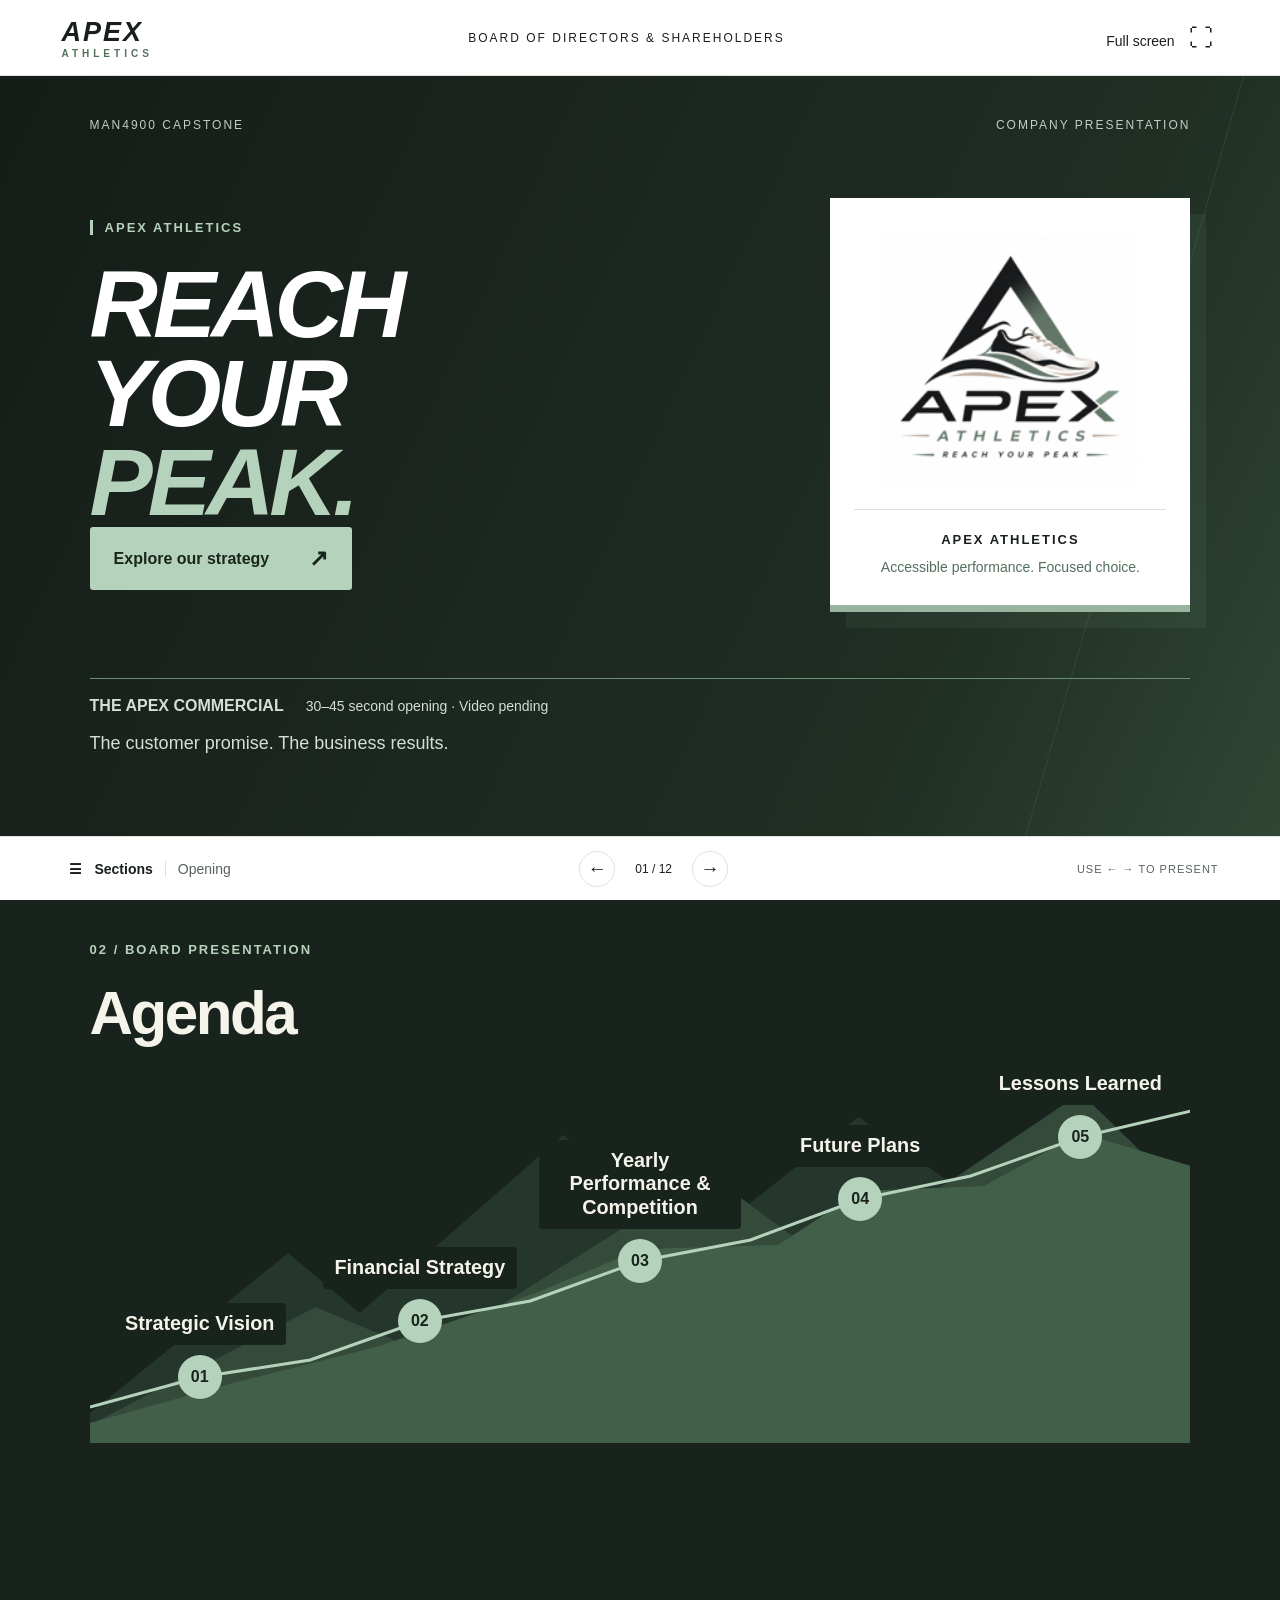
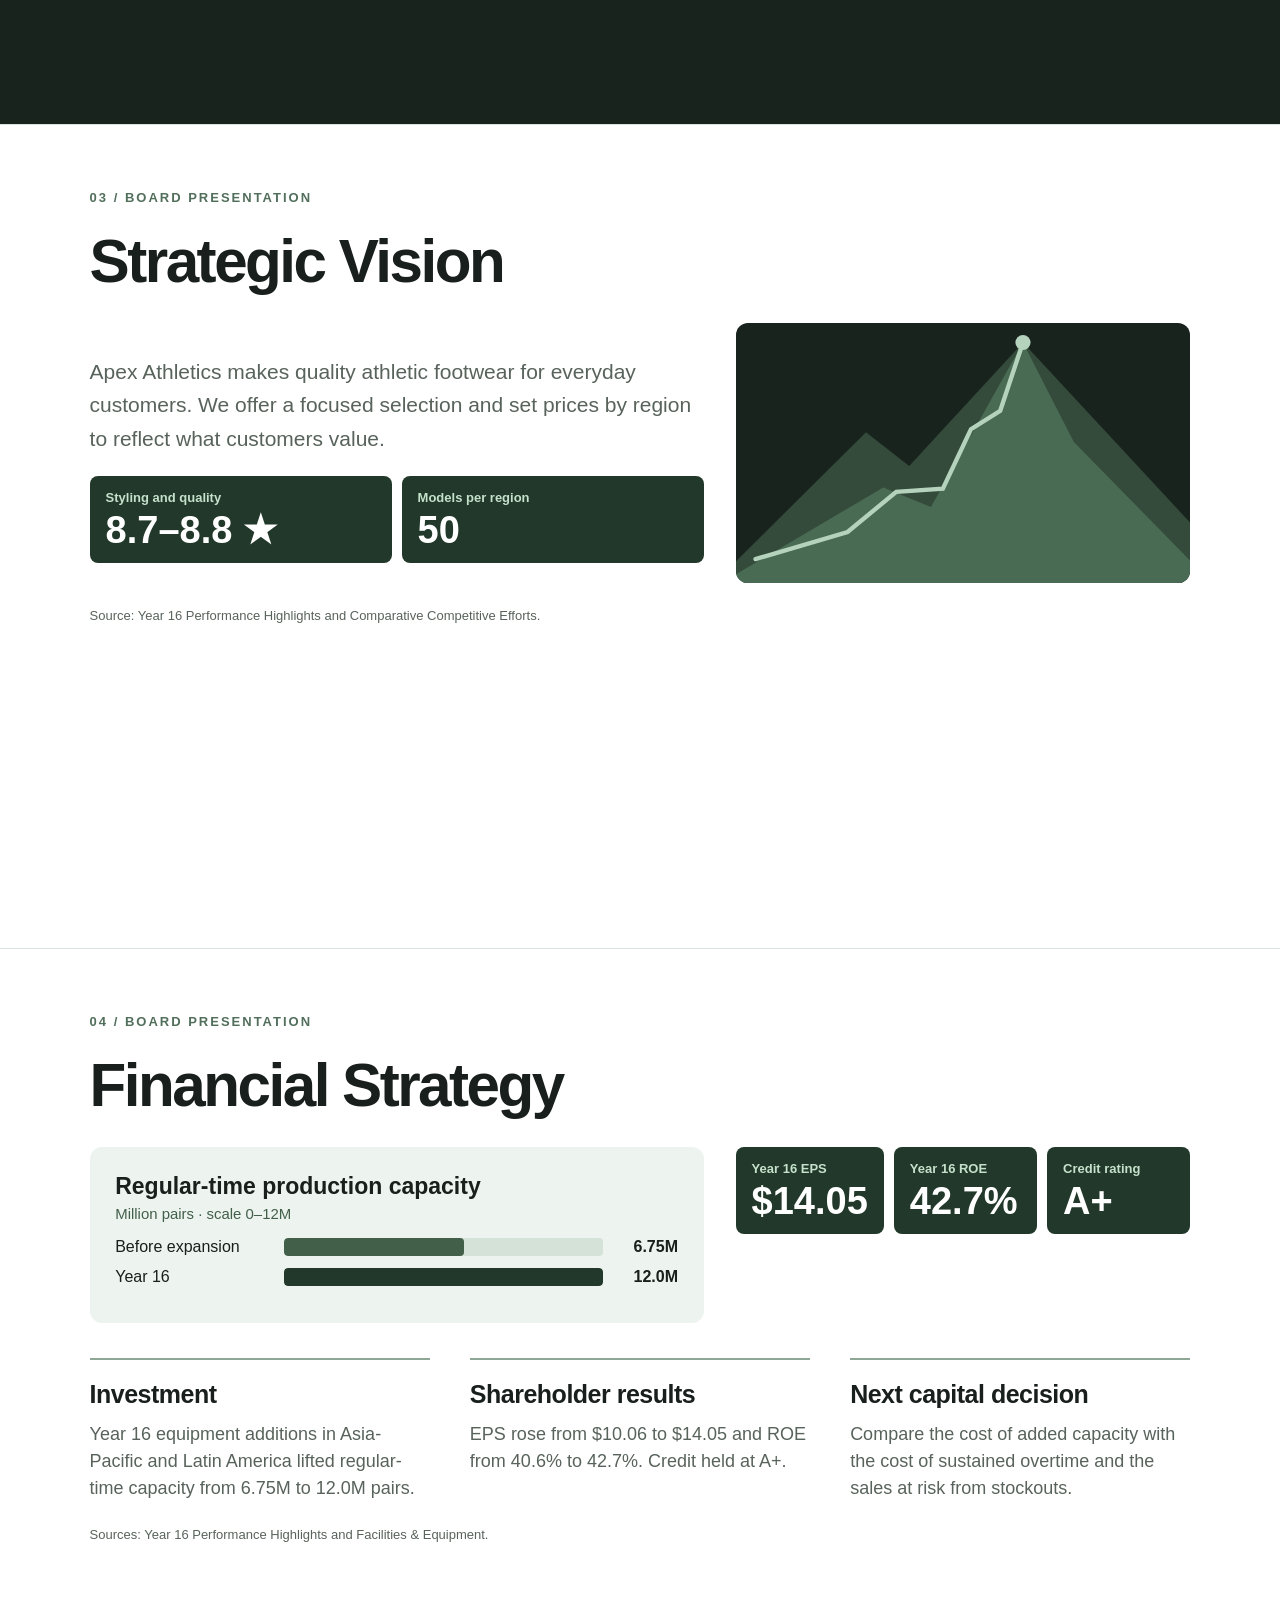
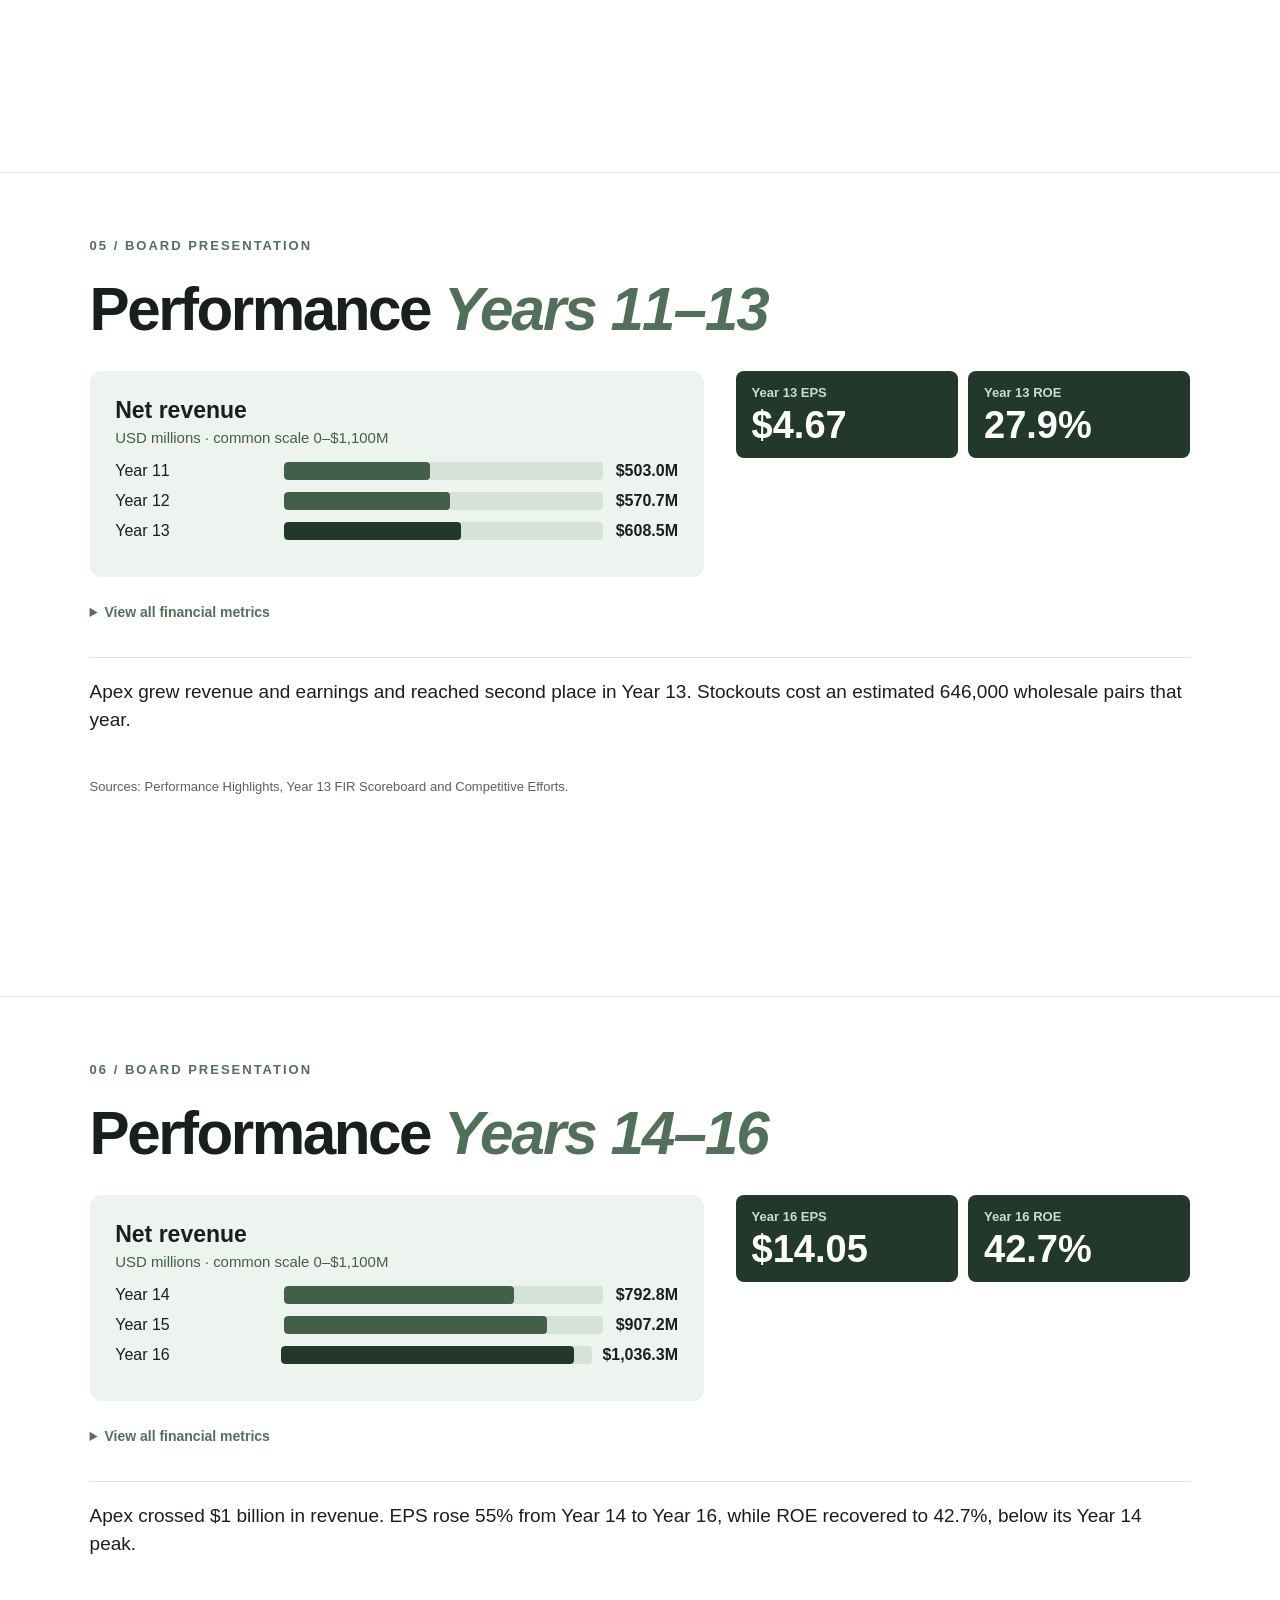
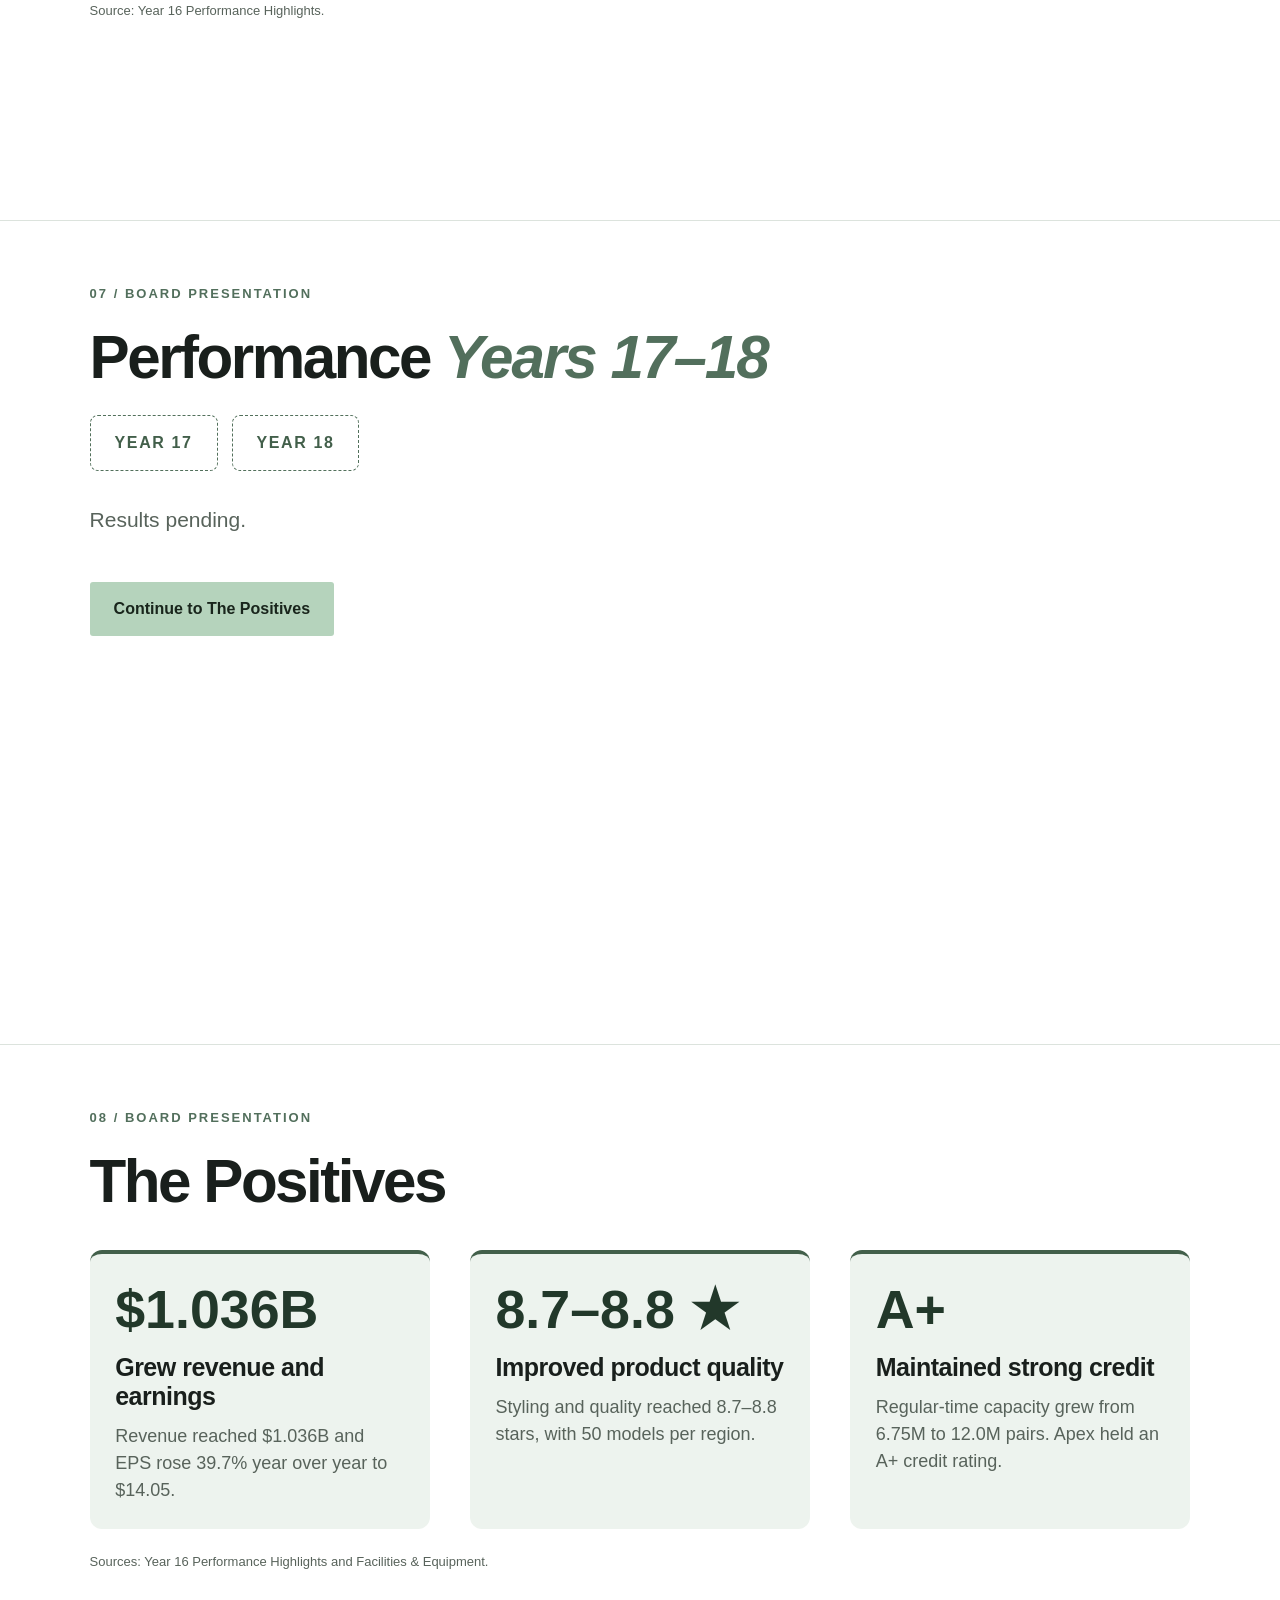
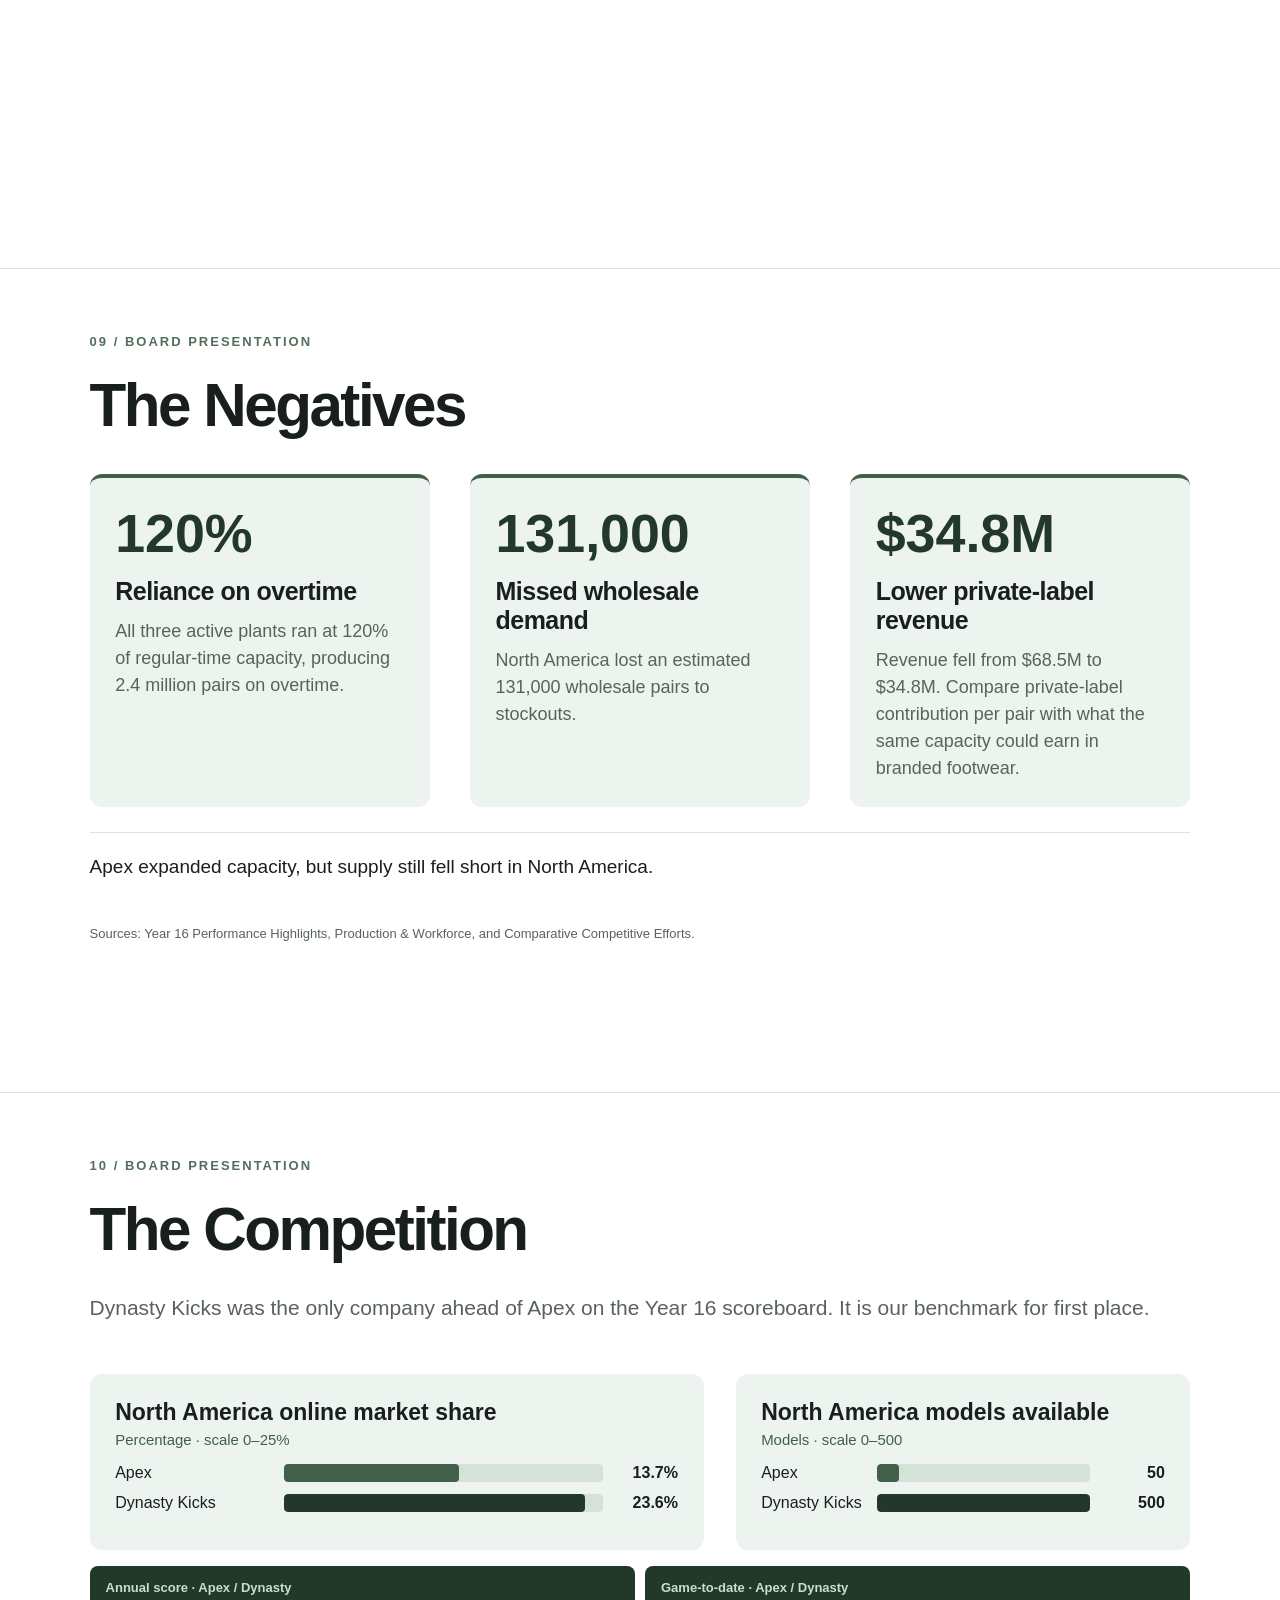
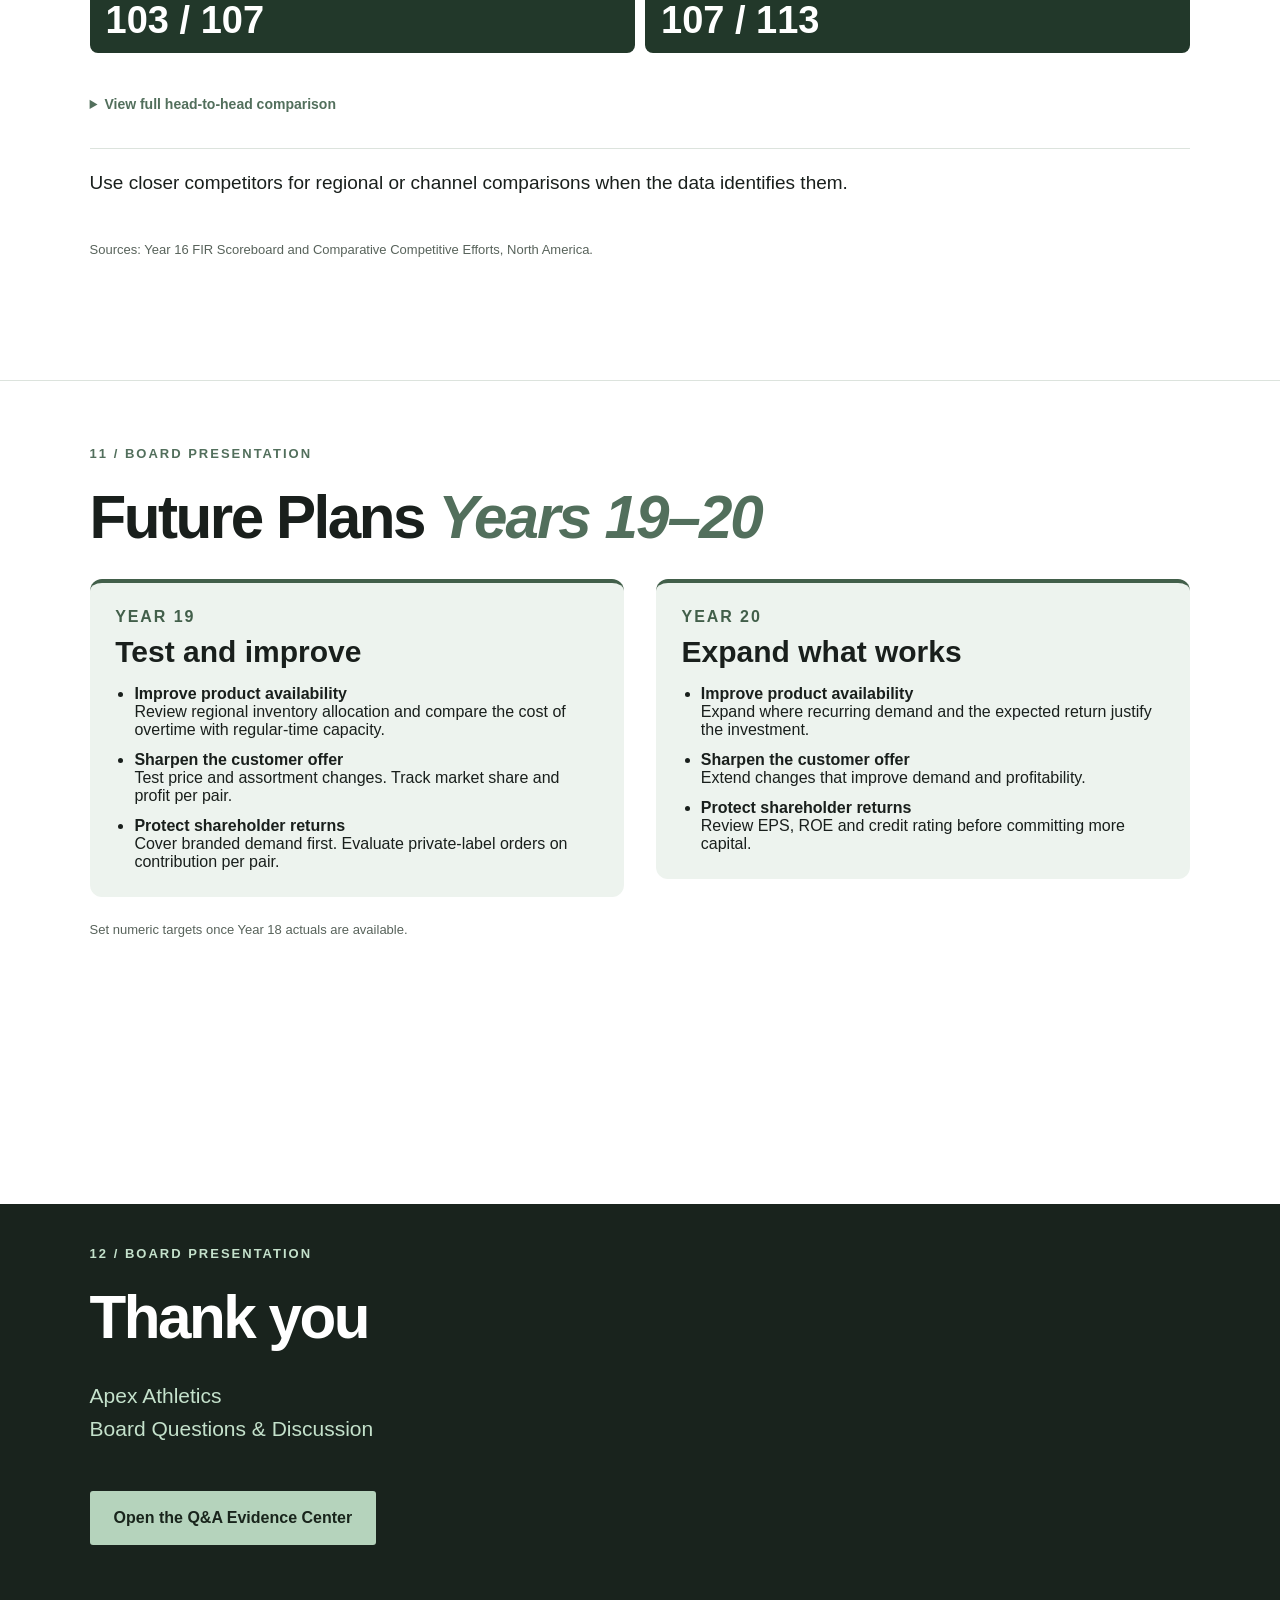
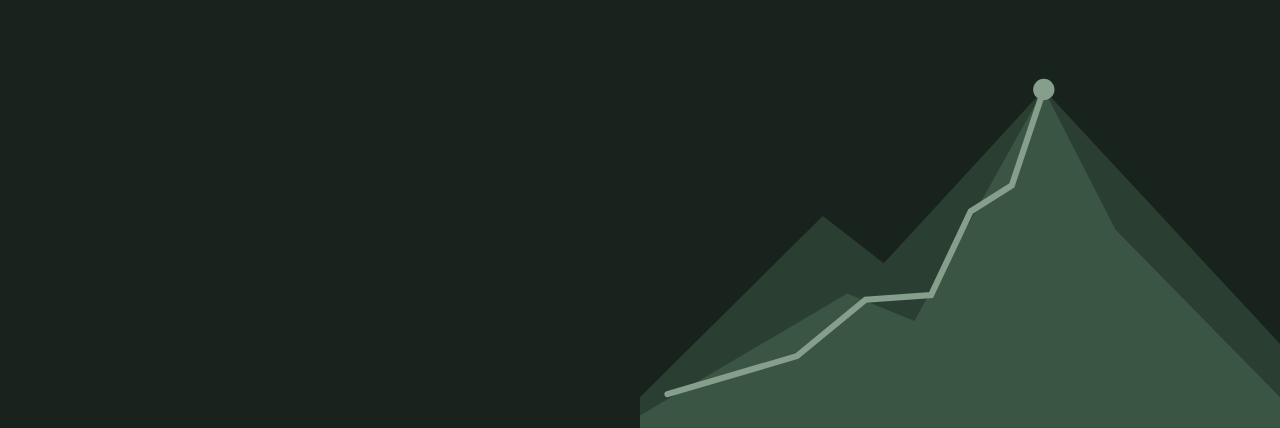
==== index.html @ 5cc99230 "Add files via upload" ====
<!DOCTYPE html>

<html lang="en">
<head>
<meta charset="utf-8"/><meta content="width=device-width,initial-scale=1" name="viewport"/>
<title>Apex Athletics — Board Presentation</title>
<meta content="Apex Athletics board presentation for the MAN4900 capstone." name="description"/>
<link href="data:image/svg+xml,%3Csvg xmlns='http://www.w3.org/2000/svg' viewBox='0 0 32 32'%3E%3Crect width='32' height='32' rx='6' fill='%23191f1c'/%3E%3Ctext x='7' y='25' fill='%239ab29f' font-size='26' font-family='Arial' font-weight='bold'%3EA%3C/text%3E%3C/svg%3E" rel="icon"/>
<link href="style.css" rel="stylesheet"/>
</head>
<body>
<header class="topbar"><a aria-label="Apex Athletics opening" class="wordmark" href="#opening">APEX <span>ATHLETICS</span></a><span class="meeting">BOARD OF DIRECTORS &amp; SHAREHOLDERS</span><button aria-label="Enter fullscreen presentation" class="fullscreen">Full screen <span aria-hidden="true">⛶</span></button></header>
<main>
<section data-slide-title="Opening" aria-labelledby="opening-title" class="slide opening" id="opening">
<div class="cover-top"><span>MAN4900 CAPSTONE</span><span>COMPANY PRESENTATION</span></div>
<div class="cover-body"><div><p class="eyebrow">APEX ATHLETICS</p><h1 id="opening-title">Reach<br/>your<br/><em>peak.</em></h1><a class="start" href="#agenda">Explore our strategy <span aria-hidden="true">↗</span></a></div><figure class="brand"><img alt="Apex Athletics logo, featuring a mountain and athletic shoe with the tagline Reach Your Peak" src="assets/apex-logo.png"/><figcaption>APEX ATHLETICS<span>Accessible performance. Focused choice.</span></figcaption></figure></div><div class="commercial-slot"><strong>THE APEX COMMERCIAL</strong><span>30–45 second opening · Video pending</span><p>The customer promise. The business results.</p></div>
</section>
<section data-slide-title="Agenda" class="slide agenda-ascent" id="agenda" aria-labelledby="agenda-title">
  <p class="eyebrow">02 / BOARD PRESENTATION</p>
  <h2 id="agenda-title">Agenda</h2>
  <nav class="agenda-route" aria-label="Presentation agenda">
    <svg class="agenda-mountains" aria-hidden="true" viewBox="0 0 1000 360" preserveAspectRatio="none">
      <path fill="#25362c" d="M0 330 180 170 245 230 430 52 545 168 698 34 1000 272V360H0Z"/>
      <path fill="#344a3b" d="M0 342 205 224 304 270 562 91 671 180 900 10 1000 117V360H0Z"/>
      <path fill="#425f4a" d="M0 340 130 300 260 264 405 210 500 166 625 162 700 108 812 103 900 50 1000 83V360H0Z"/>
      <path fill="none" stroke="#b5d3bc" stroke-width="3" vector-effect="non-scaling-stroke" d="M0 324 100 294 200 277 300 238 400 218 500 178 600 157 700 116 800 93 900 54 1000 28"/>
    </svg>
    <ol class="agenda-checkpoints">
    <li><a href="#strategy"><span class="checkpoint-number" aria-hidden="true">01</span><span class="checkpoint-label">Strategic Vision</span></a></li>
    <li><a href="#financial-strategy"><span class="checkpoint-number" aria-hidden="true">02</span><span class="checkpoint-label">Financial Strategy</span></a></li>
    <li><a href="#performance"><span class="checkpoint-number" aria-hidden="true">03</span><span class="checkpoint-label">Yearly Performance &amp; Competition</span></a></li>
    <li><a href="#future"><span class="checkpoint-number" aria-hidden="true">04</span><span class="checkpoint-label">Future Plans</span></a></li>
    <li><a href="#conclusion"><span class="checkpoint-number" aria-hidden="true">05</span><span class="checkpoint-label">Lessons Learned</span></a></li>
    </ol>
  </nav>
</section>
<section data-slide-title="Strategic Vision" class="slide light evidence" id="strategy" aria-labelledby="strategy-title"><p class="eyebrow">03 / BOARD PRESENTATION</p><h2 id="strategy-title">Strategic Vision</h2><div class="board-vision"><div><p class="strategy-intro">Apex Athletics makes quality athletic footwear for everyday customers. We offer a focused selection and set prices by region to reflect what customers value.</p><dl class="board-stats"><div><dt>Styling and quality</dt><dd>8.7–8.8 ★</dd></div><div><dt>Models per region</dt><dd>50</dd></div></dl></div><div class="board-peak-panel"><svg class="board-peak" viewBox="0 0 420 240" aria-hidden="true"><path fill="#344a3b" d="M0 220 120 101 160 132 265 18 420 185V240H0Z"/><path fill="#496b54" d="M0 232 136 152 180 170 265 18 312 110 420 220V240H0Z"/><path fill="none" stroke="#b5d3bc" stroke-width="4" stroke-linecap="round" d="M18 218 103 193 148 156 191 153 217 98 244 81 265 18"/><circle cx="265" cy="18" r="7" fill="#b5d3bc"/></svg></div></div><p class="strategy-note">Source: Year 16 Performance Highlights and Comparative Competitive Efforts.</p></section>
<section data-slide-title="Financial Strategy" class="slide light evidence" id="financial-strategy" aria-labelledby="financial-strategy-title"><p class="eyebrow">04 / BOARD PRESENTATION</p><h2 id="financial-strategy-title">Financial Strategy</h2><div class="board-split"><figure class="board-chart"><figcaption>Regular-time production capacity<small>Million pairs · scale 0–12M</small></figcaption><div class="board-bar-row"><span>Before expansion</span><div class="board-track" aria-hidden="true"><i style="--width:56.25%"></i></div><b>6.75M</b></div><div class="board-bar-row"><span>Year 16</span><div class="board-track" aria-hidden="true"><i style="--width:100.00%"></i></div><b>12.0M</b></div></figure><dl class="board-stats"><div><dt>Year 16 EPS</dt><dd>$14.05</dd></div><div><dt>Year 16 ROE</dt><dd>42.7%</dd></div><div><dt>Credit rating</dt><dd>A+</dd></div></dl></div><div class="pillars"><article><h3>Investment</h3><p>Year 16 equipment additions in Asia-Pacific and Latin America lifted regular-time capacity from 6.75M to 12.0M pairs.</p></article><article><h3>Shareholder results</h3><p>EPS rose from $10.06 to $14.05 and ROE from 40.6% to 42.7%. Credit held at A+.</p></article><article><h3>Next capital decision</h3><p>Compare the cost of added capacity with the cost of sustained overtime and the sales at risk from stockouts.</p></article></div><p class="strategy-note">Sources: Year 16 Performance Highlights and Facilities &amp; Equipment.</p></section>
<section data-slide-title="Performance, Years 11–13" class="slide light evidence" id="performance" aria-labelledby="performance-title"><p class="eyebrow">05 / BOARD PRESENTATION</p><h2 id="performance-title">Performance <em>Years 11–13</em></h2><div class="board-split"><figure class="board-chart"><figcaption>Net revenue<small>USD millions · common scale 0–$1,100M</small></figcaption><div class="board-bar-row"><span>Year 11</span><div class="board-track" aria-hidden="true"><i style="--width:45.73%"></i></div><b>$503.0M</b></div><div class="board-bar-row"><span>Year 12</span><div class="board-track" aria-hidden="true"><i style="--width:51.88%"></i></div><b>$570.7M</b></div><div class="board-bar-row"><span>Year 13</span><div class="board-track" aria-hidden="true"><i style="--width:55.32%"></i></div><b>$608.5M</b></div></figure><dl class="board-stats"><div><dt>Year 13 EPS</dt><dd>$4.67</dd></div><div><dt>Year 13 ROE</dt><dd>27.9%</dd></div></dl></div><details class="report-notes"><summary>View all financial metrics</summary><div class="table-wrap"><table class="results-table"><caption>Actual results</caption><thead><tr><th scope="col">Measure</th><th scope="col">Year 11</th><th scope="col">Year 12</th><th scope="col">Year 13</th></tr></thead><tbody><tr><th scope="row">Net revenue</th><td>$503.0M</td><td>$570.7M</td><td>$608.5M</td></tr><tr><th scope="row">Earnings per share</th><td>$3.12</td><td>$4.17</td><td>$4.67</td></tr><tr><th scope="row">Return on equity</th><td>25.9%</td><td>27.5%</td><td>27.9%</td></tr><tr><th scope="row">Stock price</th><td>$56.55</td><td>$87.81</td><td>$105.46</td></tr><tr><th scope="row">Credit rating</th><td>A</td><td>A+</td><td>A+</td></tr><tr><th scope="row">Image rating</th><td>82</td><td>79</td><td>90</td></tr></tbody></table></div></details><p class="evidence-takeaway">Apex grew revenue and earnings and reached second place in Year 13. Stockouts cost an estimated 646,000 wholesale pairs that year.</p><p class="strategy-note">Sources: Performance Highlights, Year 13 FIR Scoreboard and Competitive Efforts.</p></section>
<section data-slide-title="Performance, Years 14–16" class="slide light evidence" id="performance-growth" aria-labelledby="performance-growth-title"><p class="eyebrow">06 / BOARD PRESENTATION</p><h2 id="performance-growth-title">Performance <em>Years 14–16</em></h2><div class="board-split"><figure class="board-chart"><figcaption>Net revenue<small>USD millions · common scale 0–$1,100M</small></figcaption><div class="board-bar-row"><span>Year 14</span><div class="board-track" aria-hidden="true"><i style="--width:72.07%"></i></div><b>$792.8M</b></div><div class="board-bar-row"><span>Year 15</span><div class="board-track" aria-hidden="true"><i style="--width:82.47%"></i></div><b>$907.2M</b></div><div class="board-bar-row"><span>Year 16</span><div class="board-track" aria-hidden="true"><i style="--width:94.21%"></i></div><b>$1,036.3M</b></div></figure><dl class="board-stats"><div><dt>Year 16 EPS</dt><dd>$14.05</dd></div><div><dt>Year 16 ROE</dt><dd>42.7%</dd></div></dl></div><details class="report-notes"><summary>View all financial metrics</summary><div class="table-wrap"><table class="results-table"><caption>Actual results</caption><thead><tr><th scope="col">Measure</th><th scope="col">Year 14</th><th scope="col">Year 15</th><th scope="col">Year 16</th></tr></thead><tbody><tr><th scope="row">Net revenue</th><td>$792.8M</td><td>$907.2M</td><td>$1,036.3M</td></tr><tr><th scope="row">Earnings per share</th><td>$9.04</td><td>$10.06</td><td>$14.05</td></tr><tr><th scope="row">Return on equity</th><td>48.1%</td><td>40.6%</td><td>42.7%</td></tr><tr><th scope="row">Stock price</th><td>$242.78</td><td>$258.53</td><td>$369.30</td></tr><tr><th scope="row">Credit rating</th><td>A+</td><td>A+</td><td>A+</td></tr><tr><th scope="row">Image rating</th><td>93</td><td>96</td><td>96</td></tr></tbody></table></div></details><p class="evidence-takeaway">Apex crossed $1 billion in revenue. EPS rose 55% from Year 14 to Year 16, while ROE recovered to 42.7%, below its Year 14 peak.</p><p class="strategy-note">Source: Year 16 Performance Highlights.</p></section>
<section data-slide-title="Performance, Years 17–18" class="slide light evidence" id="performance-pending" aria-labelledby="performance-pending-title"><p class="eyebrow">07 / BOARD PRESENTATION</p><h2 id="performance-pending-title">Performance <em>Years 17–18</em></h2><div class="board-pending"><span>YEAR 17</span><span>YEAR 18</span></div><p class="intro">Results pending.</p><a class="start" href="#positives">Continue to The Positives</a></section>
<section data-slide-title="The Positives" class="slide light evidence" id="positives" aria-labelledby="positives-title"><p class="eyebrow">08 / BOARD PRESENTATION</p><h2 id="positives-title">The Positives</h2><div class="pillars board-scorecards"><article><p class="board-score">$1.036B</p><h3>Grew revenue and earnings</h3><p>Revenue reached $1.036B and EPS rose 39.7% year over year to $14.05.</p></article><article><p class="board-score">8.7–8.8 ★</p><h3>Improved product quality</h3><p>Styling and quality reached 8.7–8.8 stars, with 50 models per region.</p></article><article><p class="board-score">A+</p><h3>Maintained strong credit</h3><p>Regular-time capacity grew from 6.75M to 12.0M pairs. Apex held an A+ credit rating.</p></article></div><p class="strategy-note">Sources: Year 16 Performance Highlights and Facilities &amp; Equipment.</p></section>
<section data-slide-title="The Negatives" class="slide light evidence" id="decisions" aria-labelledby="decisions-title"><p class="eyebrow">09 / BOARD PRESENTATION</p><h2 id="decisions-title">The Negatives</h2><div class="pillars board-scorecards"><article><p class="board-score">120%</p><h3>Reliance on overtime</h3><p>All three active plants ran at 120% of regular-time capacity, producing 2.4 million pairs on overtime.</p></article><article><p class="board-score">131,000</p><h3>Missed wholesale demand</h3><p>North America lost an estimated 131,000 wholesale pairs to stockouts.</p></article><article><p class="board-score">$34.8M</p><h3>Lower private-label revenue</h3><p>Revenue fell from $68.5M to $34.8M. Compare private-label contribution per pair with what the same capacity could earn in branded footwear.</p></article></div><p class="evidence-takeaway">Apex expanded capacity, but supply still fell short in North America.</p><p class="strategy-note">Sources: Year 16 Performance Highlights, Production &amp; Workforce, and Comparative Competitive Efforts.</p></section>
<section data-slide-title="The Competition" class="slide light evidence" id="competition" aria-labelledby="competition-title"><p class="eyebrow">10 / BOARD PRESENTATION</p><h2 id="competition-title">The Competition</h2><p class="intro">Dynasty Kicks was the only company ahead of Apex on the Year 16 scoreboard. It is our benchmark for first place.</p><div class="board-split"><figure class="board-chart"><figcaption>North America online market share<small>Percentage · scale 0–25%</small></figcaption><div class="board-bar-row"><span>Apex</span><div class="board-track" aria-hidden="true"><i style="--width:54.80%"></i></div><b>13.7%</b></div><div class="board-bar-row"><span>Dynasty Kicks</span><div class="board-track" aria-hidden="true"><i style="--width:94.40%"></i></div><b>23.6%</b></div></figure><figure class="board-chart"><figcaption>North America models available<small>Models · scale 0–500</small></figcaption><div class="board-bar-row"><span>Apex</span><div class="board-track" aria-hidden="true"><i style="--width:10.00%"></i></div><b>50</b></div><div class="board-bar-row"><span>Dynasty Kicks</span><div class="board-track" aria-hidden="true"><i style="--width:100.00%"></i></div><b>500</b></div></figure></div><dl class="board-stats"><div><dt>Annual score · Apex / Dynasty</dt><dd>103 / 107</dd></div><div><dt>Game-to-date · Apex / Dynasty</dt><dd>107 / 113</dd></div></dl><details class="report-notes"><summary>View full head-to-head comparison</summary><div class="table-wrap"><table class="results-table"><caption>Year 16 benchmark</caption><thead><tr><th scope="col">Measure</th><th scope="col">Apex Athletics</th><th scope="col">Dynasty Kicks</th></tr></thead><tbody><tr><th scope="row">Annual weighted score</th><td>103</td><td>107</td></tr><tr><th scope="row">Game-to-date score</th><td>107</td><td>113</td></tr><tr><th scope="row">North America online price</th><td>$96.50</td><td>$90.00</td></tr><tr><th scope="row">North America styling and quality</th><td>8.7 stars</td><td>8.9 stars</td></tr><tr><th scope="row">North America models available</th><td>50</td><td>500</td></tr><tr><th scope="row">North America online market share</th><td>13.7%</td><td>23.6%</td></tr></tbody></table></div></details><p class="evidence-takeaway">Use closer competitors for regional or channel comparisons when the data identifies them.</p><p class="strategy-note">Sources: Year 16 FIR Scoreboard and Comparative Competitive Efforts, North America.</p></section>
<section data-slide-title="Future Plans" class="slide light evidence" id="future" aria-labelledby="future-title"><p class="eyebrow">11 / BOARD PRESENTATION</p><h2 id="future-title">Future Plans <em>Years 19–20</em></h2><div class="board-roadmap"><article><span>YEAR 19</span><h3>Test and improve</h3><ul><li><strong>Improve product availability</strong><br>Review regional inventory allocation and compare the cost of overtime with regular-time capacity.</li><li><strong>Sharpen the customer offer</strong><br>Test price and assortment changes. Track market share and profit per pair.</li><li><strong>Protect shareholder returns</strong><br>Cover branded demand first. Evaluate private-label orders on contribution per pair.</li></ul></article><article><span>YEAR 20</span><h3>Expand what works</h3><ul><li><strong>Improve product availability</strong><br>Expand where recurring demand and the expected return justify the investment.</li><li><strong>Sharpen the customer offer</strong><br>Extend changes that improve demand and profitability.</li><li><strong>Protect shareholder returns</strong><br>Review EPS, ROE and credit rating before committing more capital.</li></ul></article></div><p class="strategy-note">Set numeric targets once Year 18 actuals are available.</p></section>
<section data-slide-title="Thank You &amp; Board Q&A" class="slide board-finale" id="conclusion" aria-labelledby="conclusion-title"><p class="eyebrow">12 / BOARD PRESENTATION</p><h2 id="conclusion-title">Thank you</h2><div class="board-closing-art"><svg class="board-peak" viewBox="0 0 420 240" aria-hidden="true"><path fill="#344a3b" d="M0 220 120 101 160 132 265 18 420 185V240H0Z"/><path fill="#496b54" d="M0 232 136 152 180 170 265 18 312 110 420 220V240H0Z"/><path fill="none" stroke="#b5d3bc" stroke-width="4" stroke-linecap="round" d="M18 218 103 193 148 156 191 153 217 98 244 81 265 18"/><circle cx="265" cy="18" r="7" fill="#b5d3bc"/></svg></div><p class="intro">Apex Athletics<br>Board Questions &amp; Discussion</p><a class="start" href="evidence.html">Open the Q&amp;A Evidence Center</a></section>
</main>
<footer class="presentation-controls"><div class="section-picker"><button aria-controls="sections-menu" aria-expanded="false" id="sections-toggle"><span aria-hidden="true">☰</span> Sections <span class="current-section" id="section-label">Opening</span></button><nav aria-label="Presentation sections" hidden="" id="sections-menu"><p>JUMP TO A SECTION</p><div id="section-links"></div></nav></div><div><button aria-label="Previous section" id="previous">←</button><span aria-live="polite" id="position">01 / 03</span><button aria-label="Next section" id="next">→</button></div><span class="keyboard-tip">USE ← → TO PRESENT</span></footer>
<script src="app.js"></script>
</body></html>
---- style.css ----
:root{--ink:#191f1c;--sage:#526f5c;--pale:#a9c0ad;--line:#dce3dd;--muted:#58635b}*{box-sizing:border-box}html{scroll-behavior:smooth;scroll-padding-top:76px}body{margin:0;font-family:Arial,Helvetica,sans-serif;color:var(--ink);background:white}a{color:inherit}button,a{-webkit-tap-highlight-color:transparent}button:focus-visible,a:focus-visible{outline:3px solid #91b49b;outline-offset:5px}.topbar{height:76px;background:white;display:flex;align-items:center;justify-content:space-between;padding:0 4.8vw;position:sticky;top:0;z-index:10;border-bottom:1px solid var(--line)}.wordmark{text-decoration:none;font-size:27px;font-weight:900;letter-spacing:2px;font-style:italic}.wordmark span{display:block;font-size:10px;letter-spacing:4px;font-style:normal;color:var(--sage)}.meeting{font-size:12px;letter-spacing:2px}.fullscreen{border:0;background:none;font-size:14px;color:var(--ink);cursor:pointer}.fullscreen span{font-size:24px;margin-left:10px}.slide{min-height:calc(100svh - 76px);padding:42px 7vw 110px;scroll-margin-top:0;display:flex;flex-direction:column}.opening{background:radial-gradient(ellipse at 95% 30%,#2b3b30 0,transparent 55%),#171d19;color:#fff}.cover-top,.cover-bottom{display:flex;justify-content:space-between;gap:20px;font-size:12px;letter-spacing:2px;color:#c3ccc4}.cover-body{display:grid;grid-template-columns:1.3fr 1fr;gap:7vw;align-items:center;flex:1;padding:40px 0}.eyebrow{font-size:13px;font-weight:600;letter-spacing:2px;margin:0 0 25px;color:var(--sage)}.opening .eyebrow{color:var(--pale)}h1{font-size:clamp(64px,8.3vw,132px);line-height:.98;letter-spacing:-6px;margin:0;font-weight:600}em{font-family:Georgia,'Times New Roman',serif;font-weight:400}h1 em{color:var(--pale)}.cover-sub{font-size:21px;line-height:1.5;color:#d0d8d1;margin:27px 0}.start{display:inline-flex;align-items:center;gap:40px;text-decoration:none;background:#b9cfbd;color:#19251c;font-size:16px;font-weight:600;padding:18px 24px}.start span{font-size:23px}.brand{margin:0;text-align:center}.brand img{width:100%;max-width:310px;height:auto;display:block;margin:0 auto;background:#fff}.brand figcaption{font-size:11px;letter-spacing:2px;color:#c3ccc4;margin-top:24px}.cover-bottom{padding-top:20px;border-top:1px solid #4a554c;justify-content:flex-start;gap:65px}.cover-bottom b{display:block;color:white;font-size:16px;letter-spacing:1px;margin-top:8px;font-weight:400}.light{padding-top:65px}.agenda-layout{display:grid;grid-template-columns:1fr 1fr;gap:6vw;align-items:center;flex:1}h2{font-size:clamp(42px,4.7vw,75px);line-height:1.08;letter-spacing:-2.5px;margin:0}h2 em{color:var(--sage)}.intro,.strategy-intro{font-size:21px;line-height:1.6;color:var(--muted);margin-top:28px}.agenda-list{list-style:none;padding:0;margin:0}.agenda-list li{border-top:1px solid var(--line);padding:28px 0;display:flex;gap:25px}.agenda-list li>span,.index{font-size:14px;color:var(--sage);padding-top:4px}.agenda-list h3,.pillars h3{font-size:25px;font-weight:500;margin:0 0 12px;letter-spacing:-.5px}.agenda-list p,.pillars p{font-size:18px;line-height:1.5;color:var(--muted);margin:0}.strategy{border-top:1px solid var(--line)}.pillars{display:grid;grid-template-columns:repeat(3,1fr);gap:40px;margin-top:35px}.pillars article{border-top:2px solid #8fa796;padding-top:20px}.index{display:block;margin-bottom:25px}.strategy-note{font-size:13px;color:var(--muted);margin-top:25px}.presentation-controls{position:fixed;bottom:0;left:0;right:0;z-index:20;background:#fff;border-top:1px solid var(--line);height:64px;padding:0 4.8vw;display:flex;align-items:center;justify-content:space-between;font-size:14px}.presentation-controls>div{display:flex;align-items:center;gap:20px}.presentation-controls button{background:none;border:1px solid var(--line);width:36px;height:36px;border-radius:50%;font-size:19px;cursor:pointer;color:var(--ink)}.presentation-controls button:disabled{opacity:.3;cursor:default}.keyboard-tip{font-size:11px;letter-spacing:1px;color:var(--muted)}#position{font-variant-numeric:tabular-nums;font-size:12px}.presentation-controls>span{min-width:150px}.keyboard-tip{text-align:right}@media(min-width:1600px){.slide{padding-left:12vw;padding-right:12vw}}@media(max-width:760px){.meeting{display:none}.topbar{height:66px}.slide{min-height:calc(100svh - 66px);padding:30px 7vw 100px}html{scroll-padding-top:66px}.cover-top{font-size:10px;letter-spacing:1px}.cover-body{gap:35px;grid-template-columns:1fr;padding:35px 0}h1{font-size:72px;letter-spacing:-3px}.brand{display:none}.cover-sub{font-size:19px}.cover-bottom{gap:30px;font-size:10px}.cover-bottom b{font-size:14px}.agenda-layout{grid-template-columns:1fr;gap:20px}.eyebrow{margin-bottom:25px}.agenda-list li{padding:21px 0}.agenda-list h3,.pillars h3{font-size:23px}h2{letter-spacing:-1.5px}.intro,.strategy-intro{font-size:19px}.pillars{grid-template-columns:1fr;gap:28px}.index{margin-bottom:15px}.keyboard-tip{display:none}.presentation-controls>span{min-width:auto}.desktop{display:none}}@media(prefers-reduced-motion:reduce){html{scroll-behavior:auto}}@media print{.topbar,.presentation-controls,.start{display:none}.slide{min-height:0;height:auto;page-break-after:always;padding:35px}.opening{print-color-adjust:exact}.brand{display:block}.cover-body{grid-template-columns:1.3fr 1fr}h1{font-size:76px}}
/* Everyday movement: athletic type with a restrained brand palette. */
:root{--pale:#b5d3bc}
.opening{position:relative;isolation:isolate;overflow:hidden;background:linear-gradient(115deg,#151c18 0%,#202e24 72%,#304836 100%)}
.opening::before{content:"";position:absolute;z-index:-1;right:12%;top:0;width:1px;height:100%;background:#6e8d7633;transform:skewX(-16deg)}
.cover-body{grid-template-columns:1.2fr 1fr;gap:6vw;padding:35px 0}
.cover-body>div{min-width:0}
h1{font-family:Arial,Helvetica,sans-serif;font-size:clamp(70px,7.4vw,118px);font-weight:900;font-style:italic;text-transform:uppercase;line-height:.94;letter-spacing:-5px;padding-right:12px}
h1 em{font-family:inherit;font-weight:900;font-style:inherit;color:var(--pale)}
h2{font-weight:800}h2 em{font-family:Arial,Helvetica,sans-serif;font-weight:800;font-style:italic;letter-spacing:-2px}
.cover-sub{font-size:20px;margin:25px 0;color:#d5dfd7}
.brand{background:#fff;padding:36px 24px 27px;border-bottom:7px solid #98b49f;max-width:360px;width:100%;justify-self:end;box-shadow:16px 16px 0 #91b79a14}
.brand img{max-width:255px}
.brand figcaption{color:var(--ink);font-size:13px;font-weight:800;letter-spacing:2px;margin-top:20px;padding-top:22px;border-top:1px solid var(--line)}
.brand figcaption span{display:block;font-size:14px;letter-spacing:0;font-weight:400;color:var(--sage);margin-top:10px;line-height:1.5}
.start{background:var(--pale);border-radius:3px;transition:background .18s ease,transform .18s ease}
.start:hover{background:#c9e1cf;transform:translateY(-2px)}
.opening .eyebrow{border-left:3px solid var(--pale);padding-left:12px}
.agenda-list h3,.pillars h3{font-weight:700}
@media(max-width:1000px) and (min-width:761px){h1{font-size:82px}.brand{padding:25px 18px}.brand img{max-width:220px}h2{font-size:45px}}
@media(max-width:760px){.cover-body{grid-template-columns:1fr}.brand{display:block;justify-self:start;max-width:210px;padding:18px 14px}.brand img{max-width:165px}.brand figcaption{font-size:11px;margin-top:12px;padding-top:12px}.brand figcaption span{font-size:12px}h1{font-size:clamp(66px,15vw,95px);letter-spacing:-3px}h2 em{letter-spacing:-1.5px}}
@media(prefers-reduced-motion:no-preference){.cover-body>div{animation:arrive .55s ease-out both}.brand{animation:arrive .7s ease-out both}@keyframes arrive{from{opacity:0;transform:translateY(14px)}to{opacity:1;transform:translateY(0)}}}
@media print{h1{font-size:72px}.brand{box-shadow:none}.opening::before{display:none}}
.section-picker{position:relative}.presentation-controls #sections-toggle{border:0;border-radius:0;width:auto;height:42px;display:flex;align-items:center;gap:12px;font-size:14px;font-weight:700;padding:0 8px}.current-section{font-weight:400;color:var(--muted);border-left:1px solid var(--line);padding-left:12px}.presentation-controls #sections-toggle:hover,.presentation-controls #sections-toggle[aria-expanded="true"]{background:#eef3ef}#sections-menu{position:absolute;bottom:55px;left:0;width:330px;max-width:calc(100vw - 32px);background:white;border:1px solid var(--line);box-shadow:0 12px 45px #13231a26;padding:20px;max-height:calc(100svh - 160px);overflow:auto}#sections-menu[hidden]{display:none}#sections-menu p{font-size:12px;letter-spacing:1.5px;color:var(--sage);margin:0 0 12px}#section-links{display:flex;flex-direction:column;gap:4px}#section-links a{display:flex;align-items:center;gap:14px;text-decoration:none;font-size:16px;line-height:1.5;padding:12px 10px;border-left:3px solid transparent}#section-links a span{font-size:12px;color:var(--sage)}#section-links a:hover{background:#f3f6f3}#section-links a[aria-current="location"]{background:#eaf1ec;border-left-color:var(--sage);font-weight:700}@media(max-width:760px){.current-section{display:none}.presentation-controls>div{gap:12px}}@media print{#sections-menu{display:none}}

.evidence{border-top:1px solid var(--line)}.results-layout{display:grid;grid-template-columns:1fr 1fr;gap:5vw;margin-top:38px}.revenue-chart{margin:0;padding-top:4px}.revenue-chart figcaption,.results-table caption{font-size:21px;font-weight:700;text-align:left;margin-bottom:20px}.revenue-chart figcaption span{display:block;font-size:13px;font-weight:400;color:var(--muted);margin-top:8px}.bar-row{display:grid;grid-template-columns:65px 1fr 85px;gap:12px;align-items:center;margin:21px 0;font-size:16px}.bar-track{background:#eef2ee;height:30px}.bar{height:100%;background:#93ad9a}.bar.baseline{background:#c8d2cb}.bar.latest{background:var(--sage)}.bar-row b{font-size:16px}.result-callout{font-size:42px;font-weight:800;letter-spacing:-1px;color:var(--sage);margin:28px 0}.result-callout span{font-size:17px;font-weight:400;letter-spacing:0;display:block;margin-top:5px;color:var(--muted)}.results-table{width:100%;border-collapse:collapse;font-size:17px}.results-table th,.results-table td{padding:12px 9px;border-bottom:1px solid var(--line);text-align:right}.results-table th:first-child{text-align:left}.results-table tbody th{font-weight:400}.results-table thead{color:var(--sage);font-size:14px}.results-table td:last-child{font-weight:700}.watch{font-size:12px;color:#875b36;margin-left:5px}.evidence-takeaway{font-size:19px;line-height:1.5;border-top:1px solid var(--line);padding-top:20px;margin-top:25px}.report-notes{font-size:14px;line-height:1.6;color:var(--muted);margin-top:16px;max-width:1000px}.report-notes summary{cursor:pointer;font-weight:600;color:var(--sage);width:fit-content;padding:8px 0}.report-notes a{display:inline-block;margin:0 22px 8px 0;text-underline-offset:4px}.regional-note{margin-top:30px;border-left:3px solid #94ae9b;padding:4px 0 4px 22px;max-width:1050px}.regional-note h3{font-size:20px;margin:0 0 10px}.regional-note p{font-size:18px;line-height:1.6;color:var(--muted);margin:0}.table-wrap{min-width:0;overflow:auto}@media(max-width:900px){.results-layout{grid-template-columns:1fr}.results-table{font-size:16px}.evidence h2{font-size:clamp(34px,6vw,56px)}.bar-row{grid-template-columns:60px 1fr 80px;gap:8px}}@media print{.report-notes{font-size:11px}.evidence h2{font-size:36px}.results-layout{grid-template-columns:1fr 1fr}.pillars{grid-template-columns:repeat(3,1fr)}}

.commercial-slot{border-top:1px solid #6e8d76;padding:18px 0;color:#d5dfd7}.commercial-slot span{margin-left:22px;font-size:14px}.commercial-slot p{font-size:18px}.pending{background:#f0f4f0;border-left:3px solid var(--sage);padding:18px 22px;margin-top:26px}.pending p{color:var(--muted);line-height:1.5;margin-bottom:0}.table-wrap{margin-top:24px}.results-table{white-space:nowrap}.slide>.start{align-self:flex-start;margin-top:24px}

.takeaway{margin-top:30px;border-top:2px solid var(--sage);padding:18px 22px;background:#eef3ef}.takeaway>span{display:block;font-size:11px;font-weight:800;letter-spacing:1.8px;color:var(--sage)}.takeaway p{font-size:20px;line-height:1.5;margin:8px 0 0;max-width:1000px}.opening .takeaway{background:#ffffff0a;border-color:var(--pale);margin-bottom:20px}.opening .takeaway>span{color:var(--pale)}.strategy-copy{font-size:18px;line-height:1.6;max-width:1050px;color:var(--muted)}.strategy-visuals{display:grid;grid-template-columns:1fr 1fr;gap:35px;margin-top:20px}.data-figure{margin:0;padding:22px;border:1px solid var(--line);background:#fafcf9}.data-figure figcaption{font-size:20px;font-weight:700;margin-bottom:22px}.data-figure figcaption span{display:block;font-size:13px;color:var(--muted);font-weight:400;line-height:1.5;margin-top:8px}.metric-row{display:grid;grid-template-columns:130px 1fr 55px;align-items:center;gap:10px;margin:18px 0;font-size:14px}.metric-row .bar-track{height:22px}.source-line{font-size:12px;line-height:1.5;color:var(--muted);margin-top:22px}.report-excerpt{margin:15px 0}.report-excerpt img{display:block;width:100%;height:auto;border:1px solid var(--line)}.report-excerpt figcaption{font-size:12px;line-height:1.5;margin-top:10px}.report-excerpt a{display:block;margin:0}.report-notes{max-width:1100px}@media(max-width:900px){.strategy-visuals{grid-template-columns:1fr}.metric-row{grid-template-columns:120px 1fr 50px}.takeaway p{font-size:18px}}@media print{.takeaway{break-inside:avoid}.report-notes:not([open]){display:none}}

.agenda-ascent{background:#19231d;color:#f5f4eb}
.agenda-ascent .eyebrow{color:#b5d3bc}
.agenda-route{position:relative;margin-top:clamp(16px,4vh,42px);isolation:isolate}
.agenda-mountains{position:absolute;inset:0;width:100%;height:100%;z-index:-1;pointer-events:none}
.agenda-checkpoints{list-style:none;margin:0;padding:0;display:grid;grid-template-columns:repeat(5,minmax(0,1fr));height:clamp(300px,40vh,390px)}
.agenda-checkpoints li{position:relative;min-width:0;--altitude:81.67%}
.agenda-checkpoints li:nth-child(2){--altitude:66.11%}
.agenda-checkpoints li:nth-child(3){--altitude:49.44%}
.agenda-checkpoints li:nth-child(4){--altitude:32.22%}
.agenda-checkpoints li:nth-child(5){--altitude:15%}
.agenda-checkpoints a{position:absolute;bottom:calc(100% - var(--altitude) - 22px);left:4%;width:92%;display:flex;align-items:center;flex-direction:column;gap:10px;color:#f5f4eb;text-decoration:none;text-align:center}
.checkpoint-number{order:2;display:grid;place-items:center;width:44px;height:44px;border-radius:50%;background:#b5d3bc;color:#19231d;font-weight:800;font-variant-numeric:tabular-nums}
.checkpoint-label{font-size:clamp(14px,1.55vw,22px);font-weight:700;line-height:1.2;background:#19231d;padding:.45em .6em;border-radius:4px}
.agenda-checkpoints a:hover .checkpoint-label,.agenda-checkpoints a:focus-visible .checkpoint-label{color:#19231d;background:#d5ebd8}
.agenda-checkpoints a:focus-visible{outline:2px solid #fff;outline-offset:4px;border-radius:4px}
@media(max-width:760px){.agenda-route{margin-top:26px}.agenda-mountains{opacity:.4}.agenda-checkpoints{display:flex;flex-direction:column;gap:18px;height:auto;padding:0 0 12px 12px}.agenda-checkpoints:before{content:"";position:absolute;top:20px;bottom:32px;left:33px;width:2px;background:#b5d3bc}.agenda-checkpoints a{position:relative;inset:auto;width:fit-content;max-width:100%;flex-direction:row;text-align:left}.checkpoint-number{order:0;flex:0 0 44px}.checkpoint-label{font-size:18px}}
@media print{.agenda-ascent{print-color-adjust:exact}}

.board-split,.board-vision,.board-roadmap{display:grid;grid-template-columns:minmax(0,1.35fr) minmax(0,1fr);gap:clamp(16px,3vw,32px);margin-top:28px;align-items:start}
.board-vision{align-items:center}.board-peak-panel{background:#19231d;border-radius:12px;overflow:hidden}.board-peak{display:block;width:100%;height:auto}
.board-chart,.board-roadmap article,.board-scorecards article{margin:0;background:#edf3ee;border-radius:12px;padding:clamp(16px,2vw,26px)}
.board-chart figcaption{font-size:clamp(17px,2vw,23px);font-weight:800;margin-bottom:16px}.board-chart small{display:block;font-size:.65em;font-weight:500;color:#425f4a;margin-top:5px}
.board-bar-row{display:grid;grid-template-columns:minmax(68px,1fr) minmax(48px,2fr) auto;align-items:center;gap:10px;margin:12px 0;font-size:clamp(12px,1.3vw,16px)}.board-bar-row b{min-width:65px;text-align:right}
.board-track{background:#d4e2d7;border-radius:4px;height:18px;overflow:hidden}.board-track i{display:block;width:var(--width);height:100%;background:#425f4a;border-radius:4px}.board-bar-row:last-child i{background:#22382a}
.board-stats{display:flex;gap:10px;flex-wrap:wrap;margin:16px 0}.board-split>.board-stats{margin:0}.board-stats>div{background:#22382a;color:#fff;border-radius:8px;padding:14px 16px;flex:1 1 130px}.board-stats dt{color:#c4e1cb;font-size:13px;font-weight:650}.board-stats dd{margin:6px 0 0;font-size:clamp(22px,3vw,38px);font-weight:800;line-height:1}
.board-scorecards .board-score{font-size:clamp(28px,4.2vw,54px);line-height:1.1;font-weight:900;color:#22382a;margin:0 0 14px}.board-scorecards article{border-top:4px solid #425f4a}
.board-roadmap{grid-template-columns:repeat(2,minmax(0,1fr))}.board-roadmap article{border-top:4px solid #425f4a}.board-roadmap article>span{font-weight:800;color:#425f4a;letter-spacing:.12em}.board-roadmap h3{font-size:clamp(20px,2.5vw,30px);margin:9px 0 15px}.board-roadmap ul{padding-left:1.2em;margin-bottom:0}.board-roadmap li+li{margin-top:12px}
.board-pending{display:flex;gap:14px;margin:24px 0 4px}.board-pending span{border:1px dashed #52705b;color:#425f4a;padding:18px 24px;border-radius:8px;font-weight:800;letter-spacing:.1em}
.board-finale{background:#19231d;color:#fff;position:relative;isolation:isolate;overflow:hidden}.board-finale .eyebrow,.board-finale .intro{color:#c4e1cb}.board-closing-art{position:absolute;width:min(55%,640px);right:0;bottom:0;z-index:-1;opacity:.7}.board-finale .start{align-self:flex-start}
@media(max-width:760px){.board-split,.board-vision,.board-roadmap{grid-template-columns:1fr}.board-closing-art{width:85%;opacity:.45}.board-vision .strategy-intro{margin-top:12px}}
@media print{.board-chart,.board-stats,.board-roadmap,.board-finale{print-color-adjust:exact}}
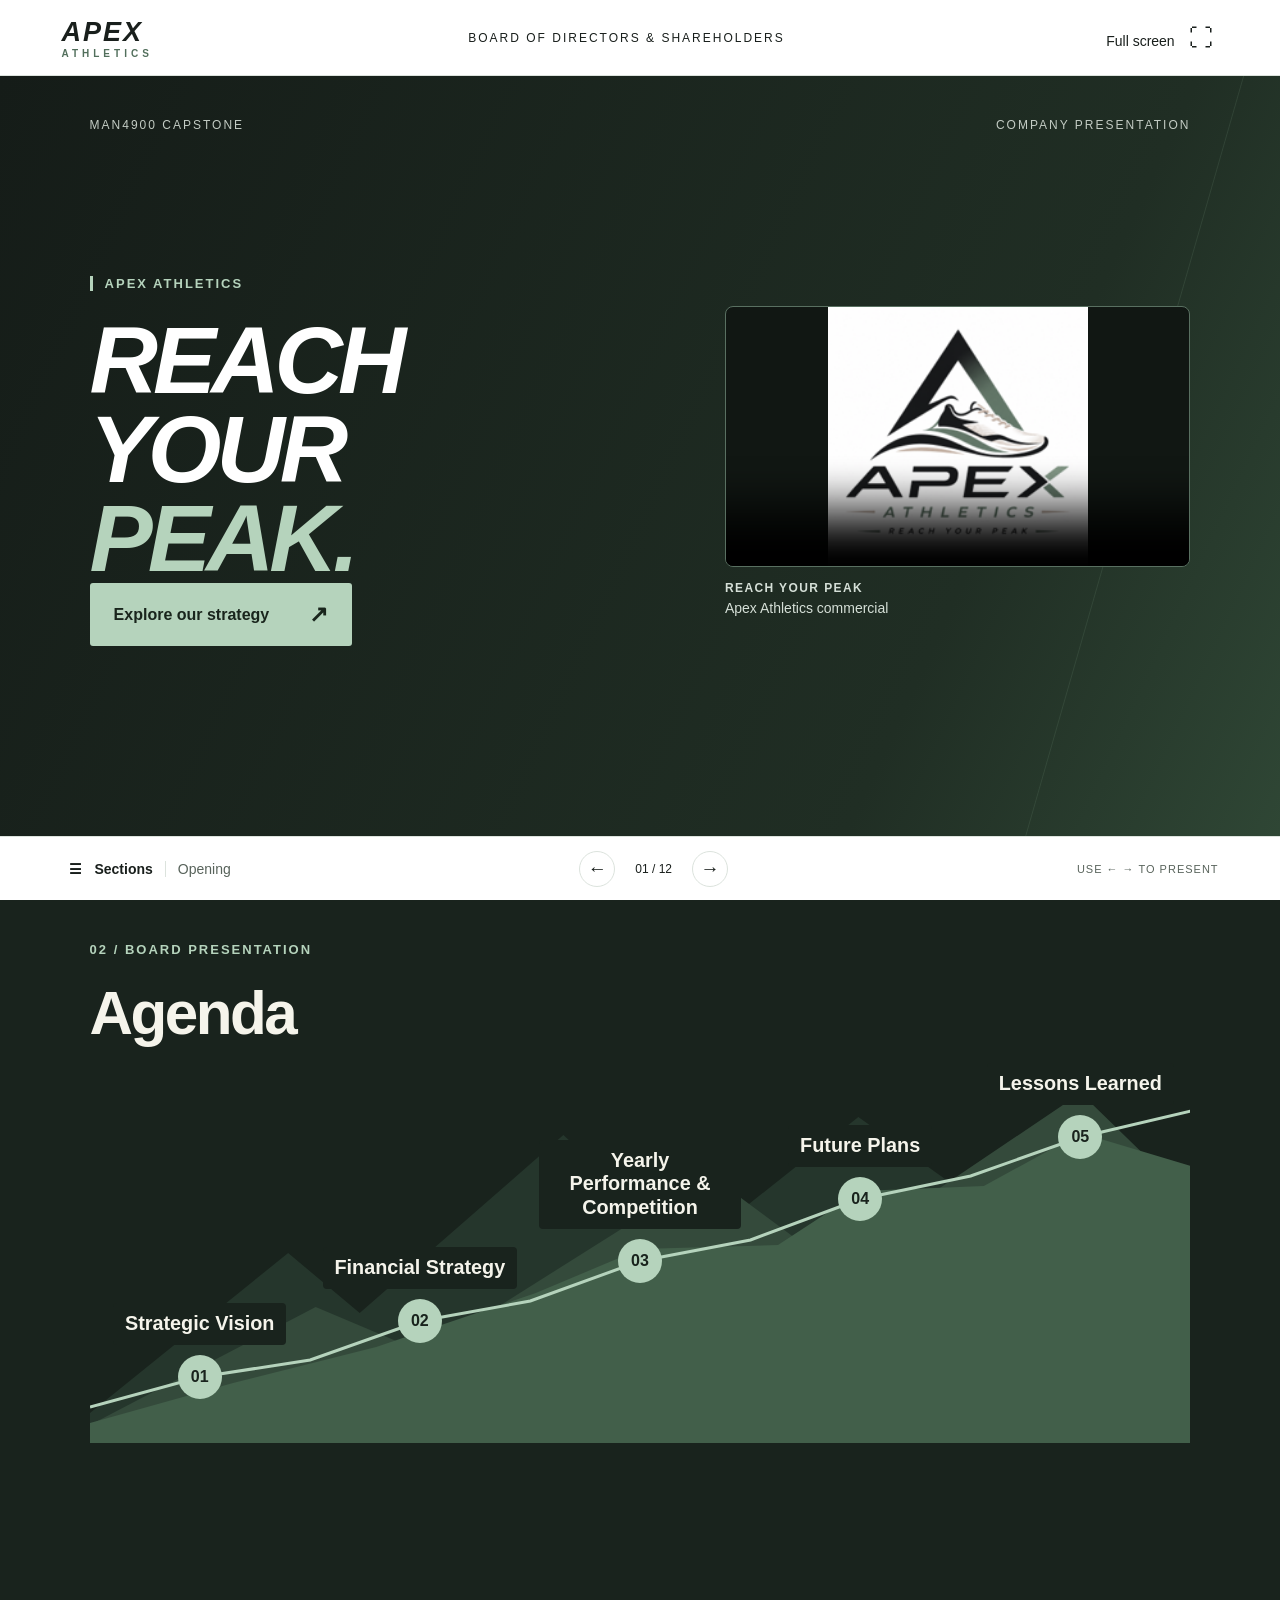
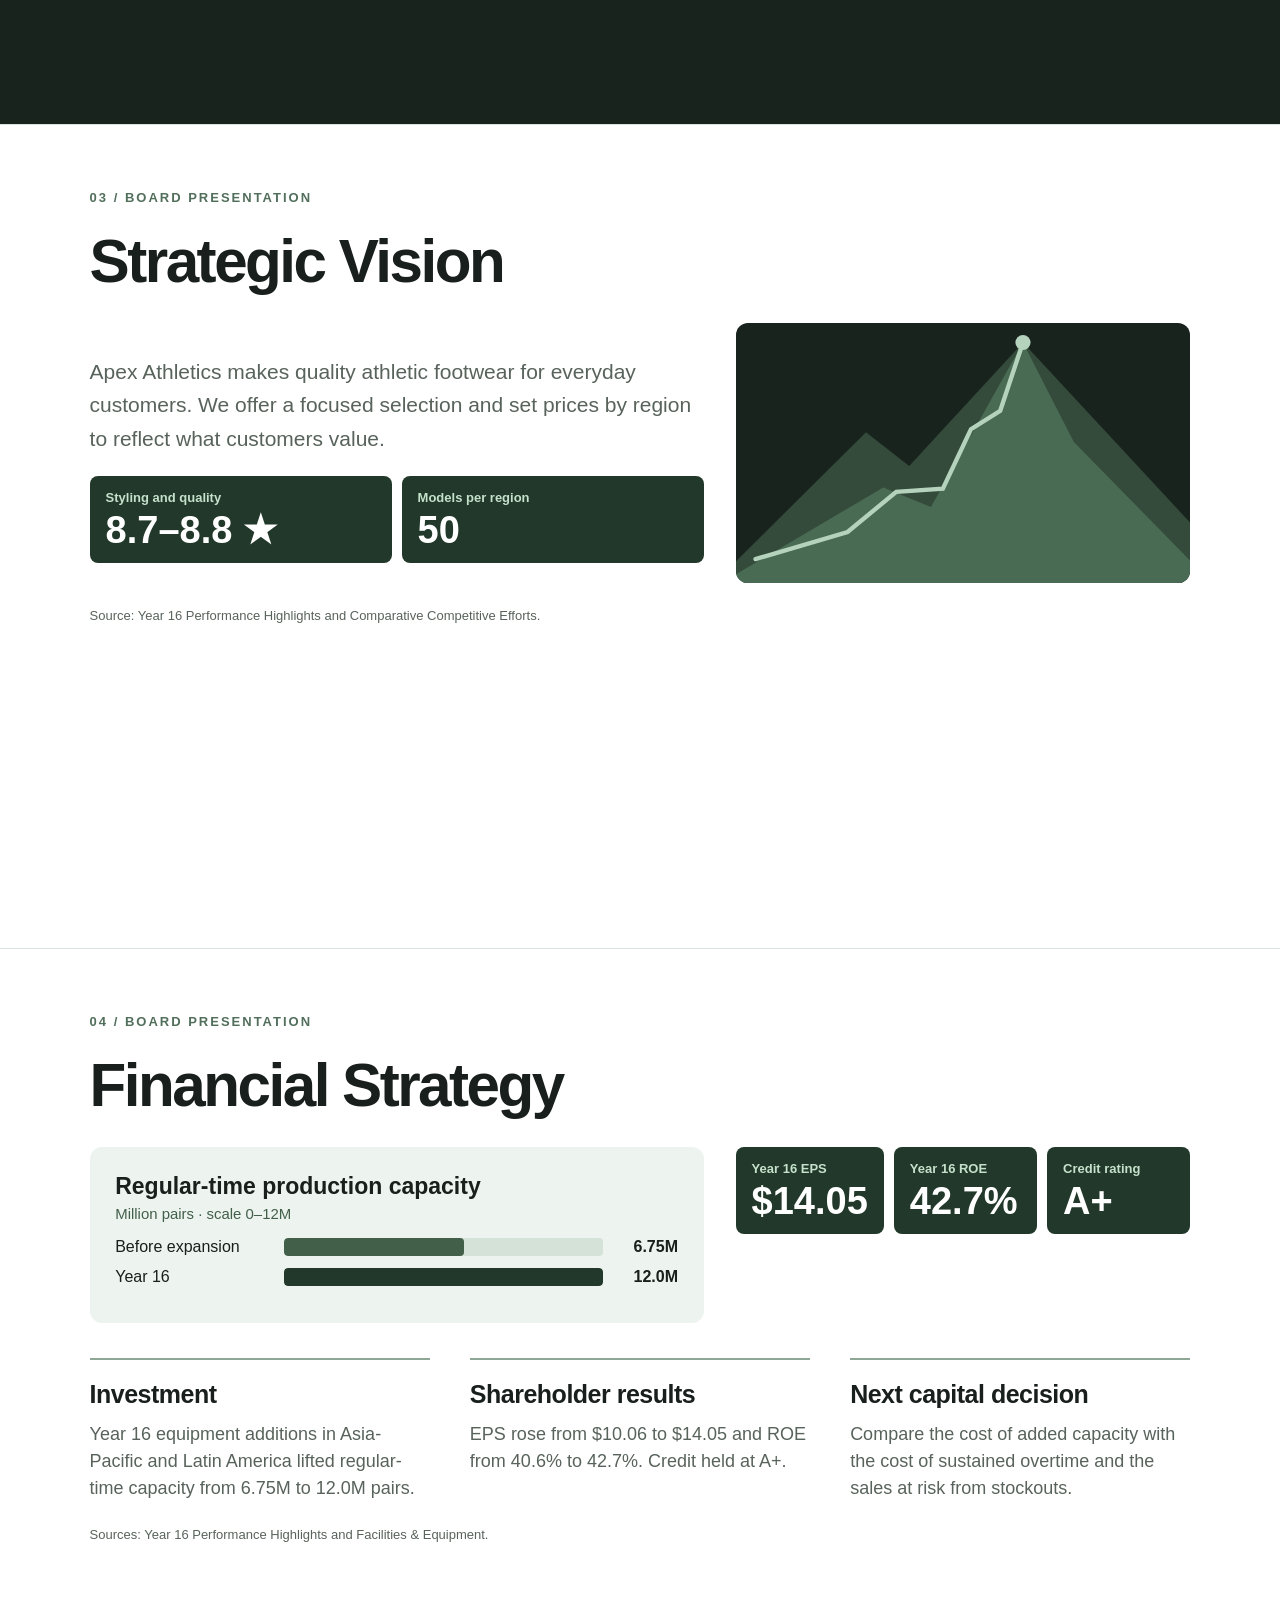
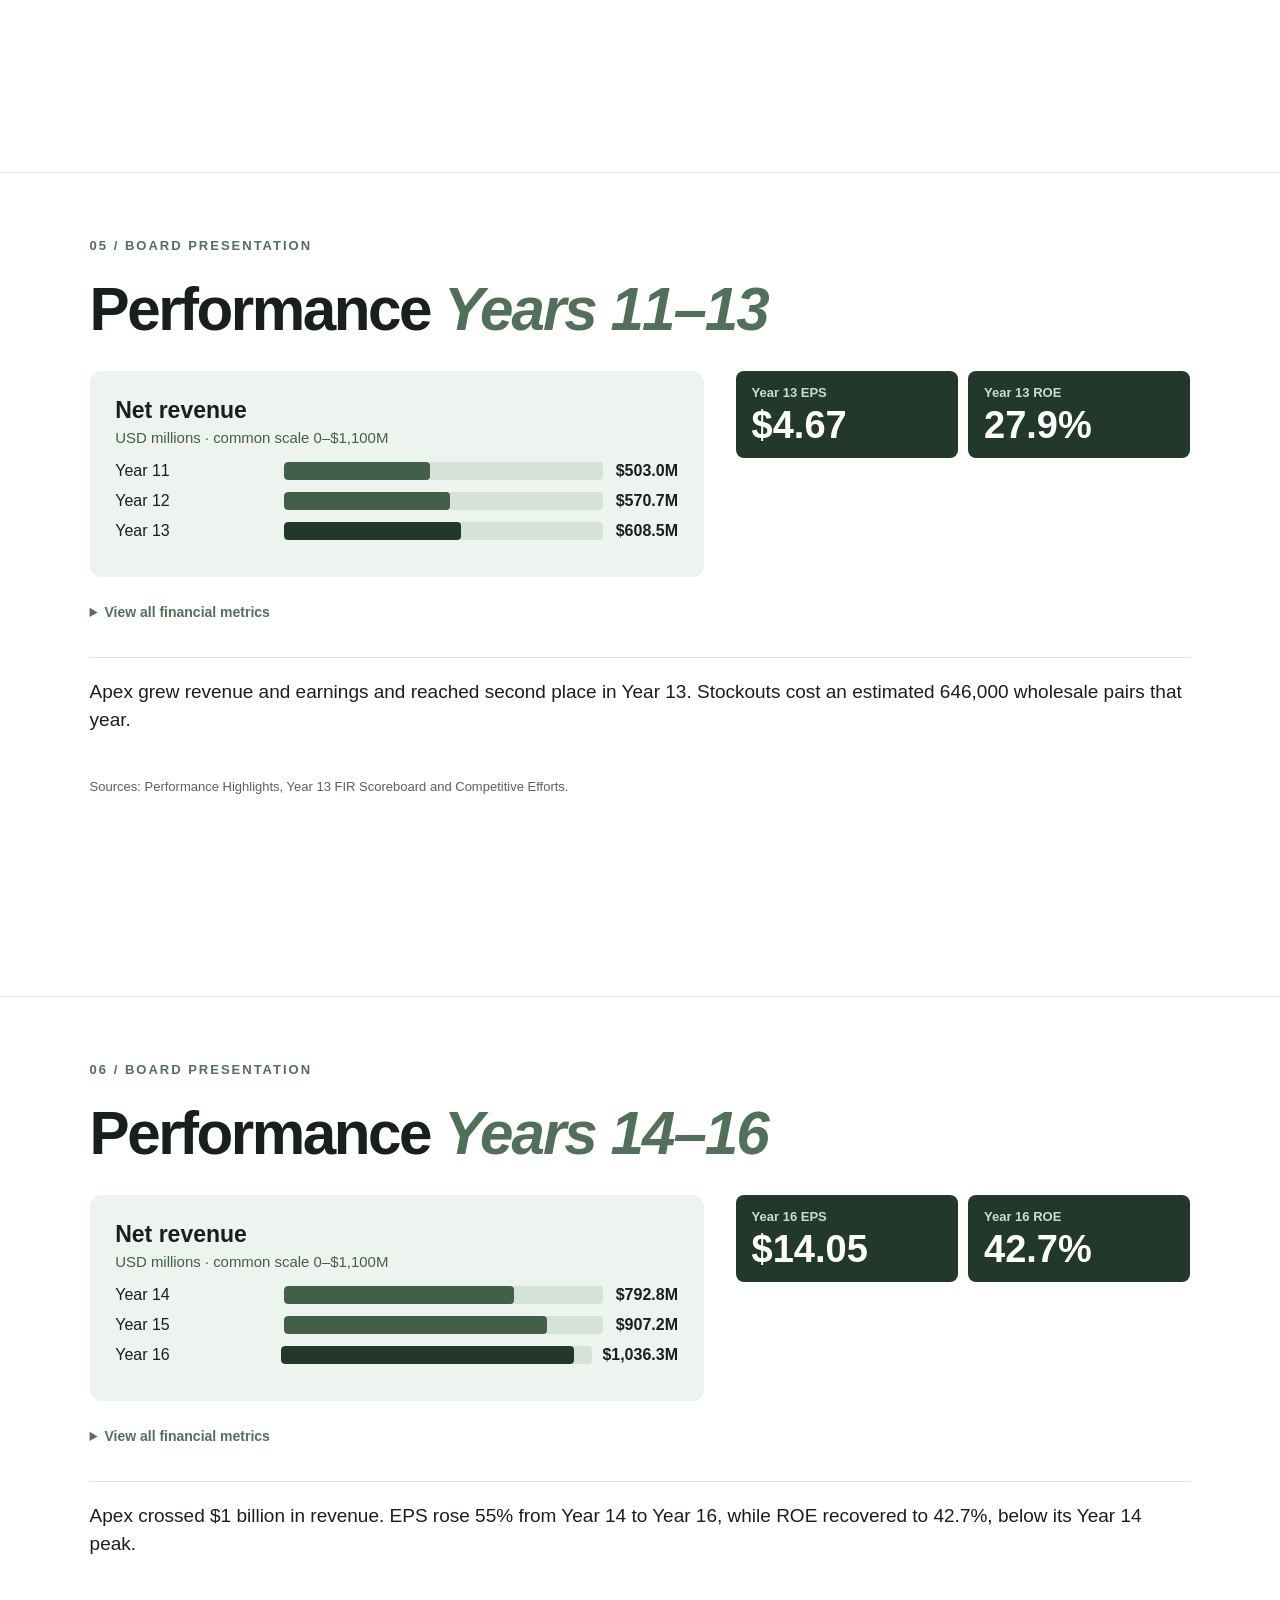
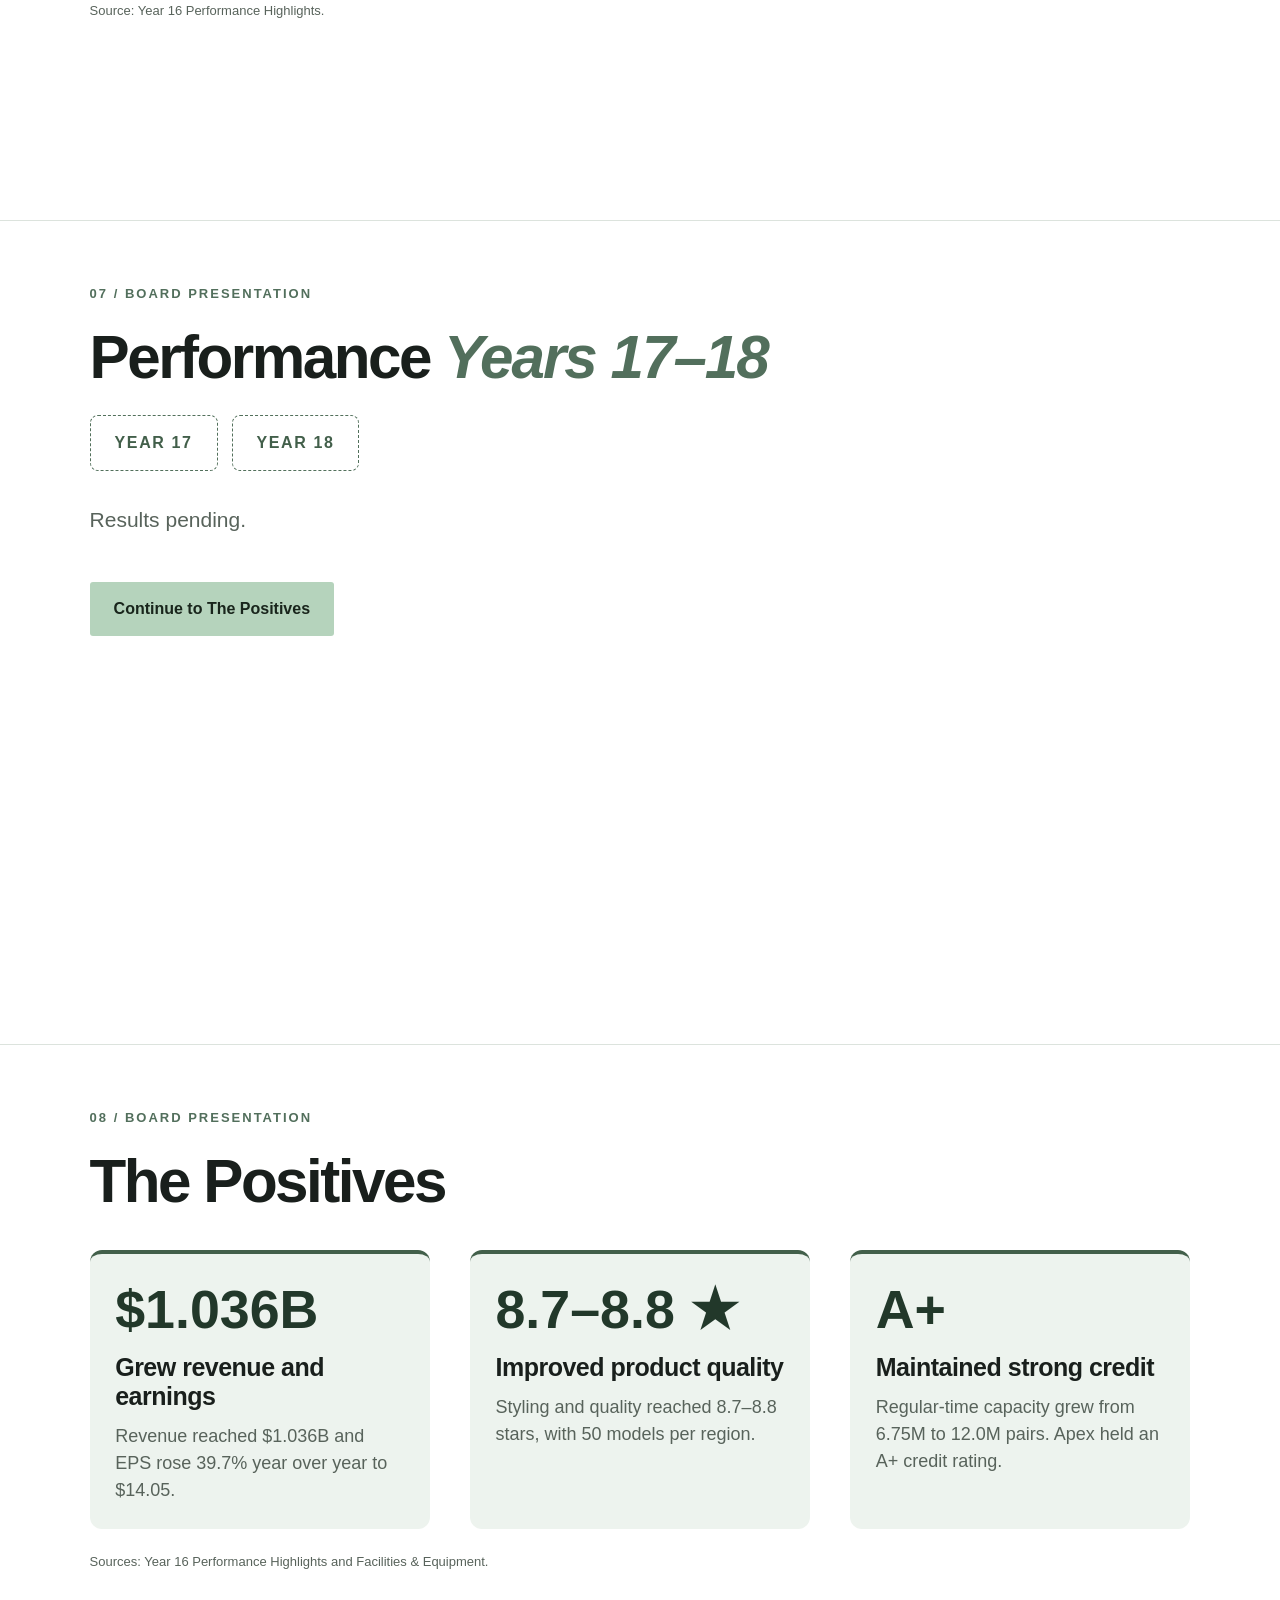
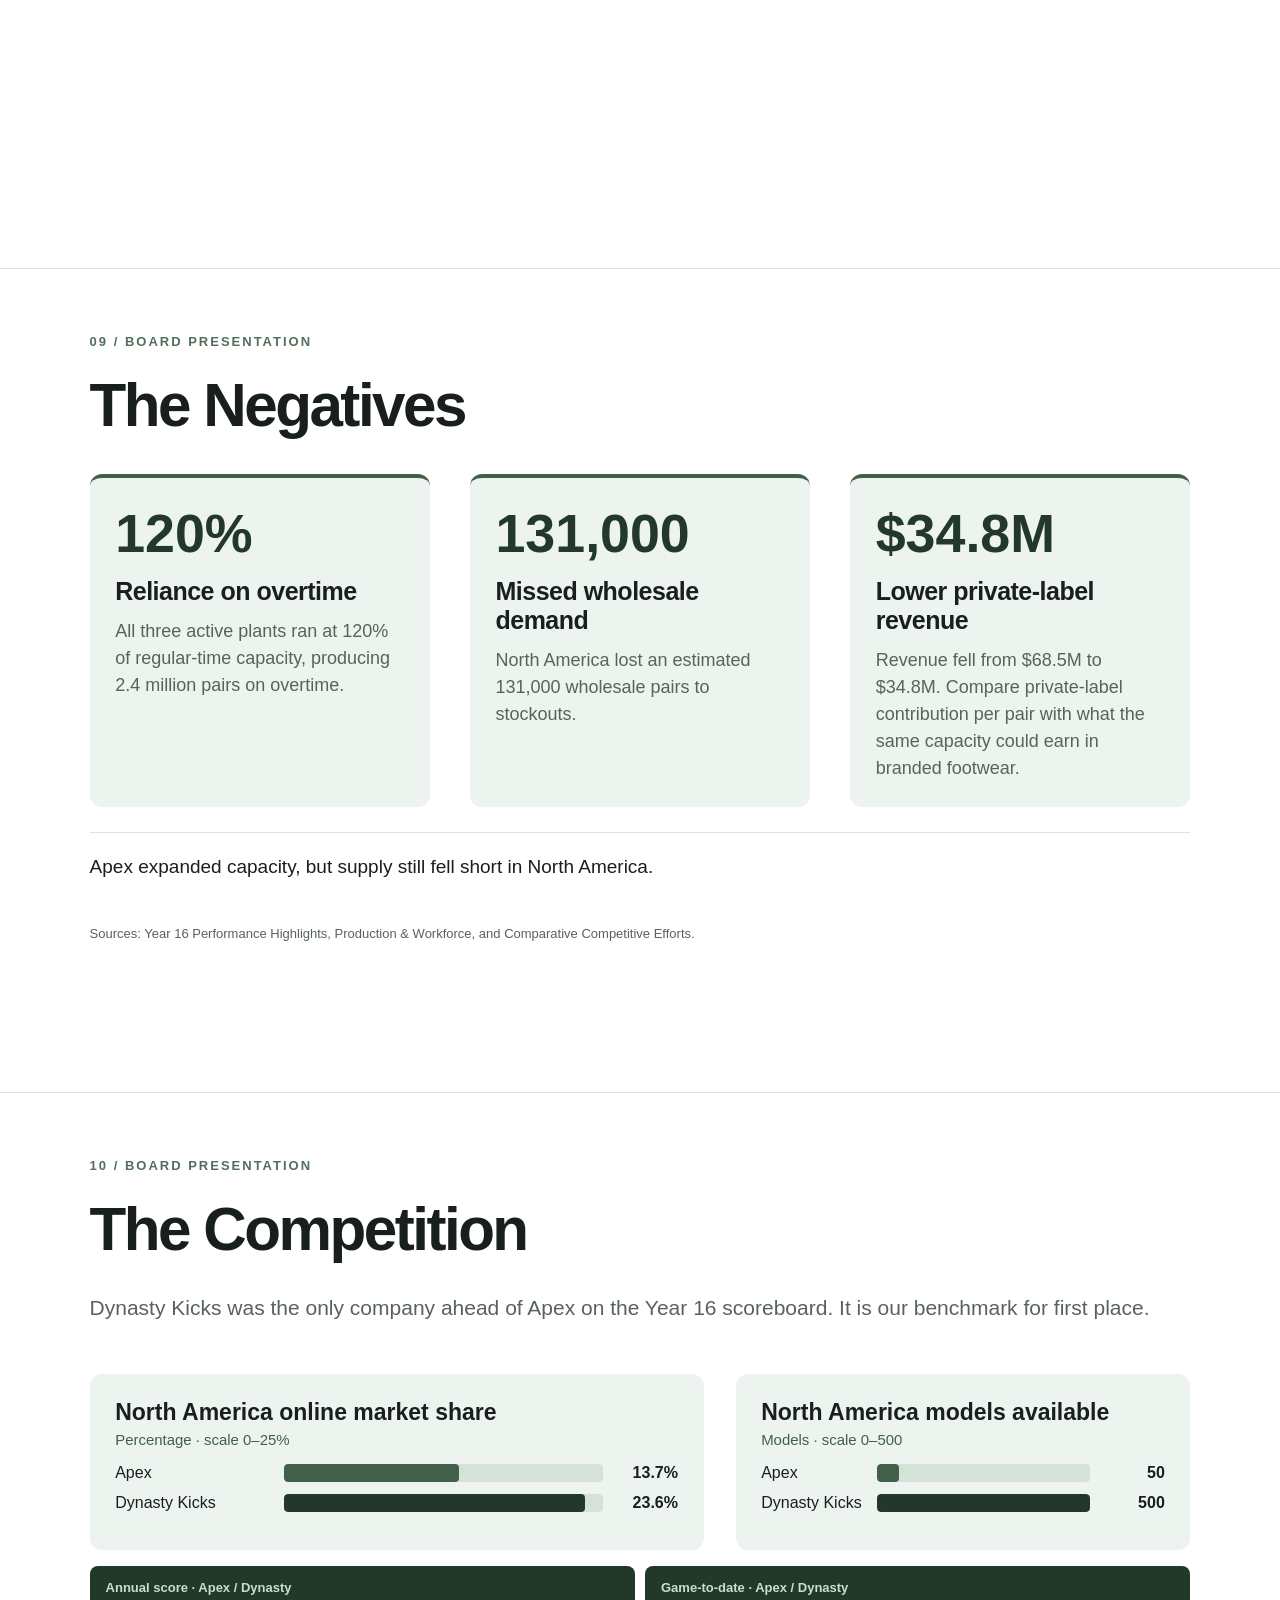
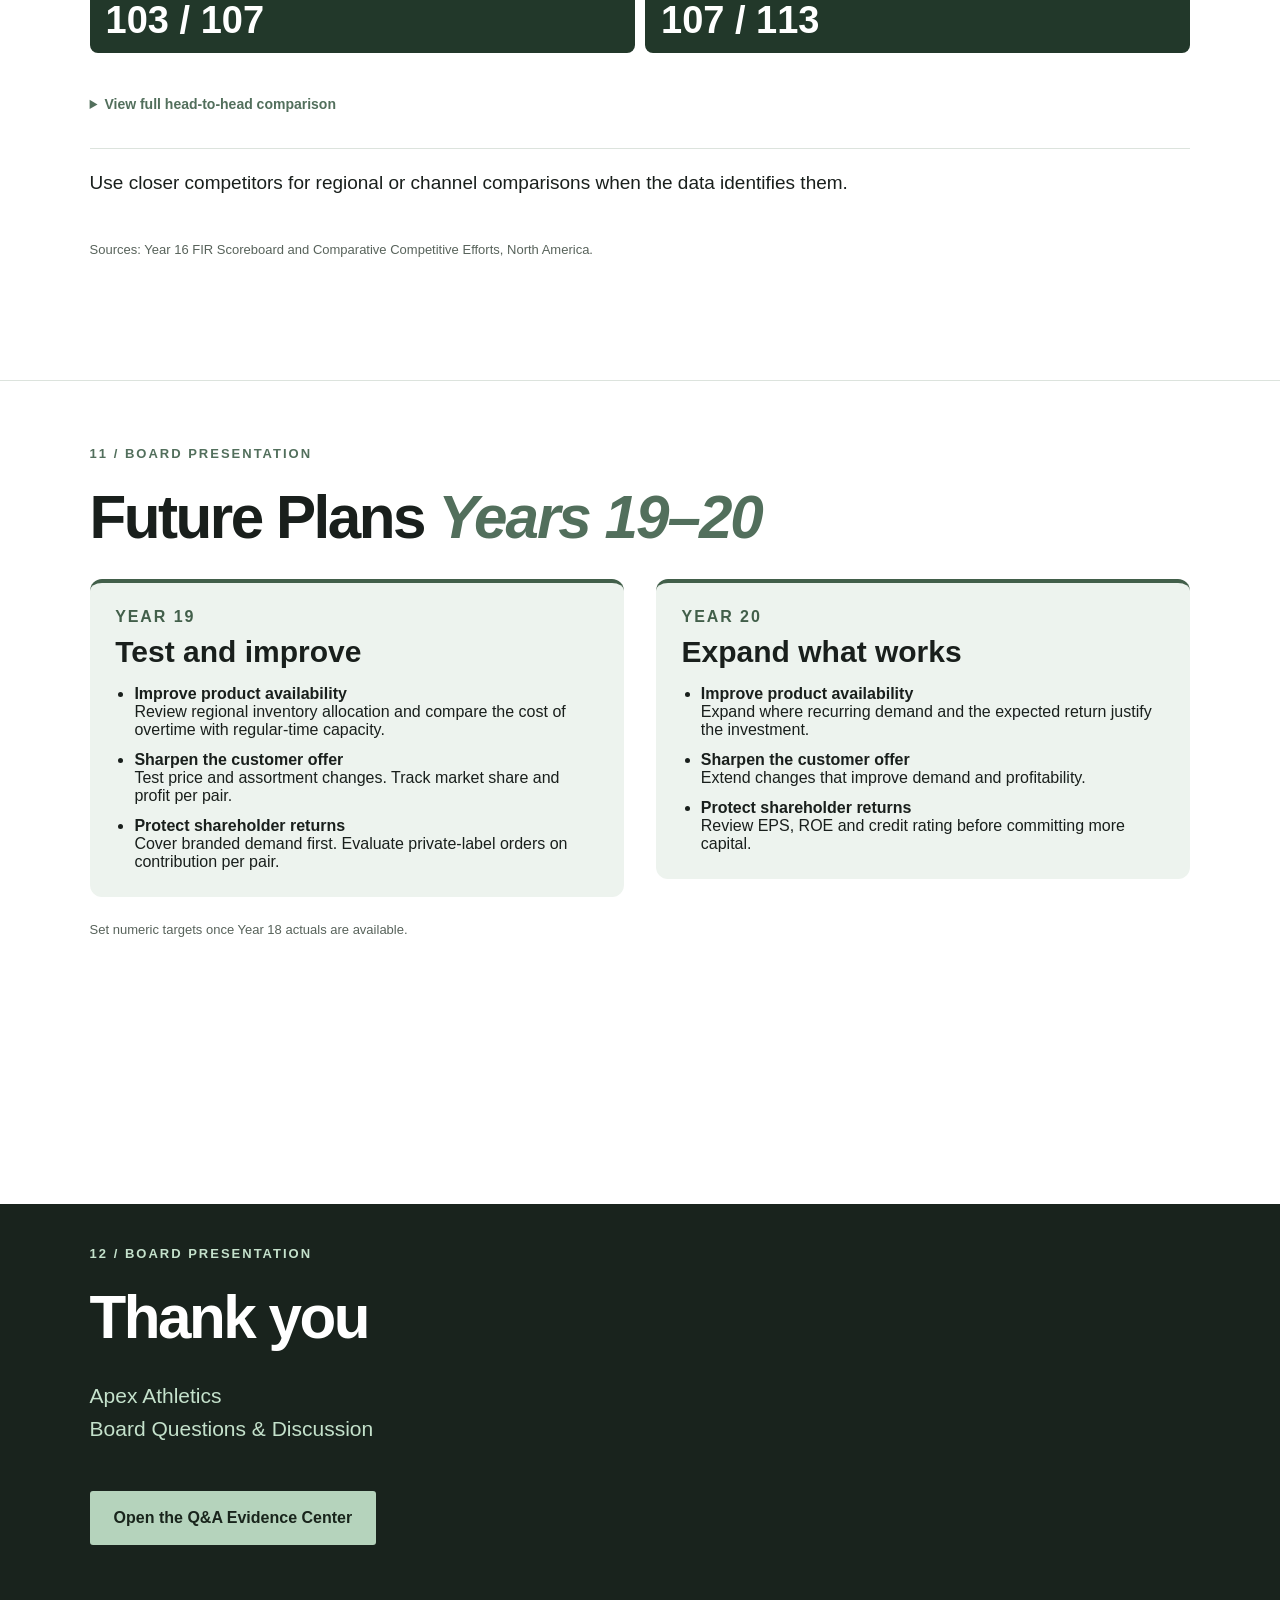
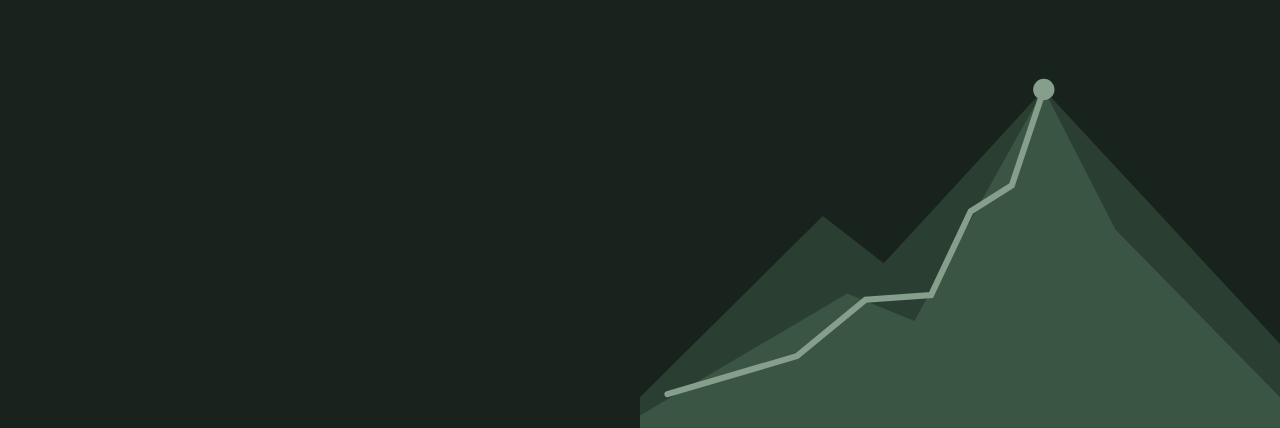
==== commit 5154bdbb: "Add files via upload" ====
--- a/index.html
+++ b/index.html
@@ -13,7 +13,7 @@
 <main>
 <section data-slide-title="Opening" aria-labelledby="opening-title" class="slide opening" id="opening">
 <div class="cover-top"><span>MAN4900 CAPSTONE</span><span>COMPANY PRESENTATION</span></div>
-<div class="cover-body"><div><p class="eyebrow">APEX ATHLETICS</p><h1 id="opening-title">Reach<br/>your<br/><em>peak.</em></h1><a class="start" href="#agenda">Explore our strategy <span aria-hidden="true">↗</span></a></div><figure class="brand"><img alt="Apex Athletics logo, featuring a mountain and athletic shoe with the tagline Reach Your Peak" src="assets/apex-logo.png"/><figcaption>APEX ATHLETICS<span>Accessible performance. Focused choice.</span></figcaption></figure></div><div class="commercial-slot"><strong>THE APEX COMMERCIAL</strong><span>30–45 second opening · Video pending</span><p>The customer promise. The business results.</p></div>
+<div class="cover-body"><div><p class="eyebrow">APEX ATHLETICS</p><h1 id="opening-title">Reach<br/>your<br/><em>peak.</em></h1><a class="start" href="#agenda">Explore our strategy <span aria-hidden="true">↗</span></a></div><figure class="commercial-player"><video controls playsinline preload="metadata" poster="assets/apex-logo.png" aria-label="Reach Your Peak commercial"><source src="assets/reach-your-peak.mp4" type="video/mp4">Your browser does not support embedded video. <a href="assets/reach-your-peak.mp4">Open the commercial</a>.</video><figcaption>REACH YOUR PEAK <span>Apex Athletics commercial</span></figcaption></figure></div>
 </section>
 <section data-slide-title="Agenda" class="slide agenda-ascent" id="agenda" aria-labelledby="agenda-title">
   <p class="eyebrow">02 / BOARD PRESENTATION</p>
--- a/style.css
+++ b/style.css
@@ -60,3 +60,5 @@
 .board-finale{background:#19231d;color:#fff;position:relative;isolation:isolate;overflow:hidden}.board-finale .eyebrow,.board-finale .intro{color:#c4e1cb}.board-closing-art{position:absolute;width:min(55%,640px);right:0;bottom:0;z-index:-1;opacity:.7}.board-finale .start{align-self:flex-start}
 @media(max-width:760px){.board-split,.board-vision,.board-roadmap{grid-template-columns:1fr}.board-closing-art{width:85%;opacity:.45}.board-vision .strategy-intro{margin-top:12px}}
 @media print{.board-chart,.board-stats,.board-roadmap,.board-finale{print-color-adjust:exact}}
+
+.commercial-player{margin:0;min-width:0;align-self:center;width:100%;color:#d5dfd7}.commercial-player video{display:block;width:100%;aspect-ratio:16/9;object-fit:contain;background:#111713;border:1px solid #597061;border-radius:8px}.commercial-player figcaption{margin-top:14px;font-size:12px;font-weight:800;letter-spacing:1.4px}.commercial-player figcaption span{display:block;margin-top:5px;font-size:14px;font-weight:400;letter-spacing:0}@media(max-width:760px){.commercial-player{max-width:560px}}
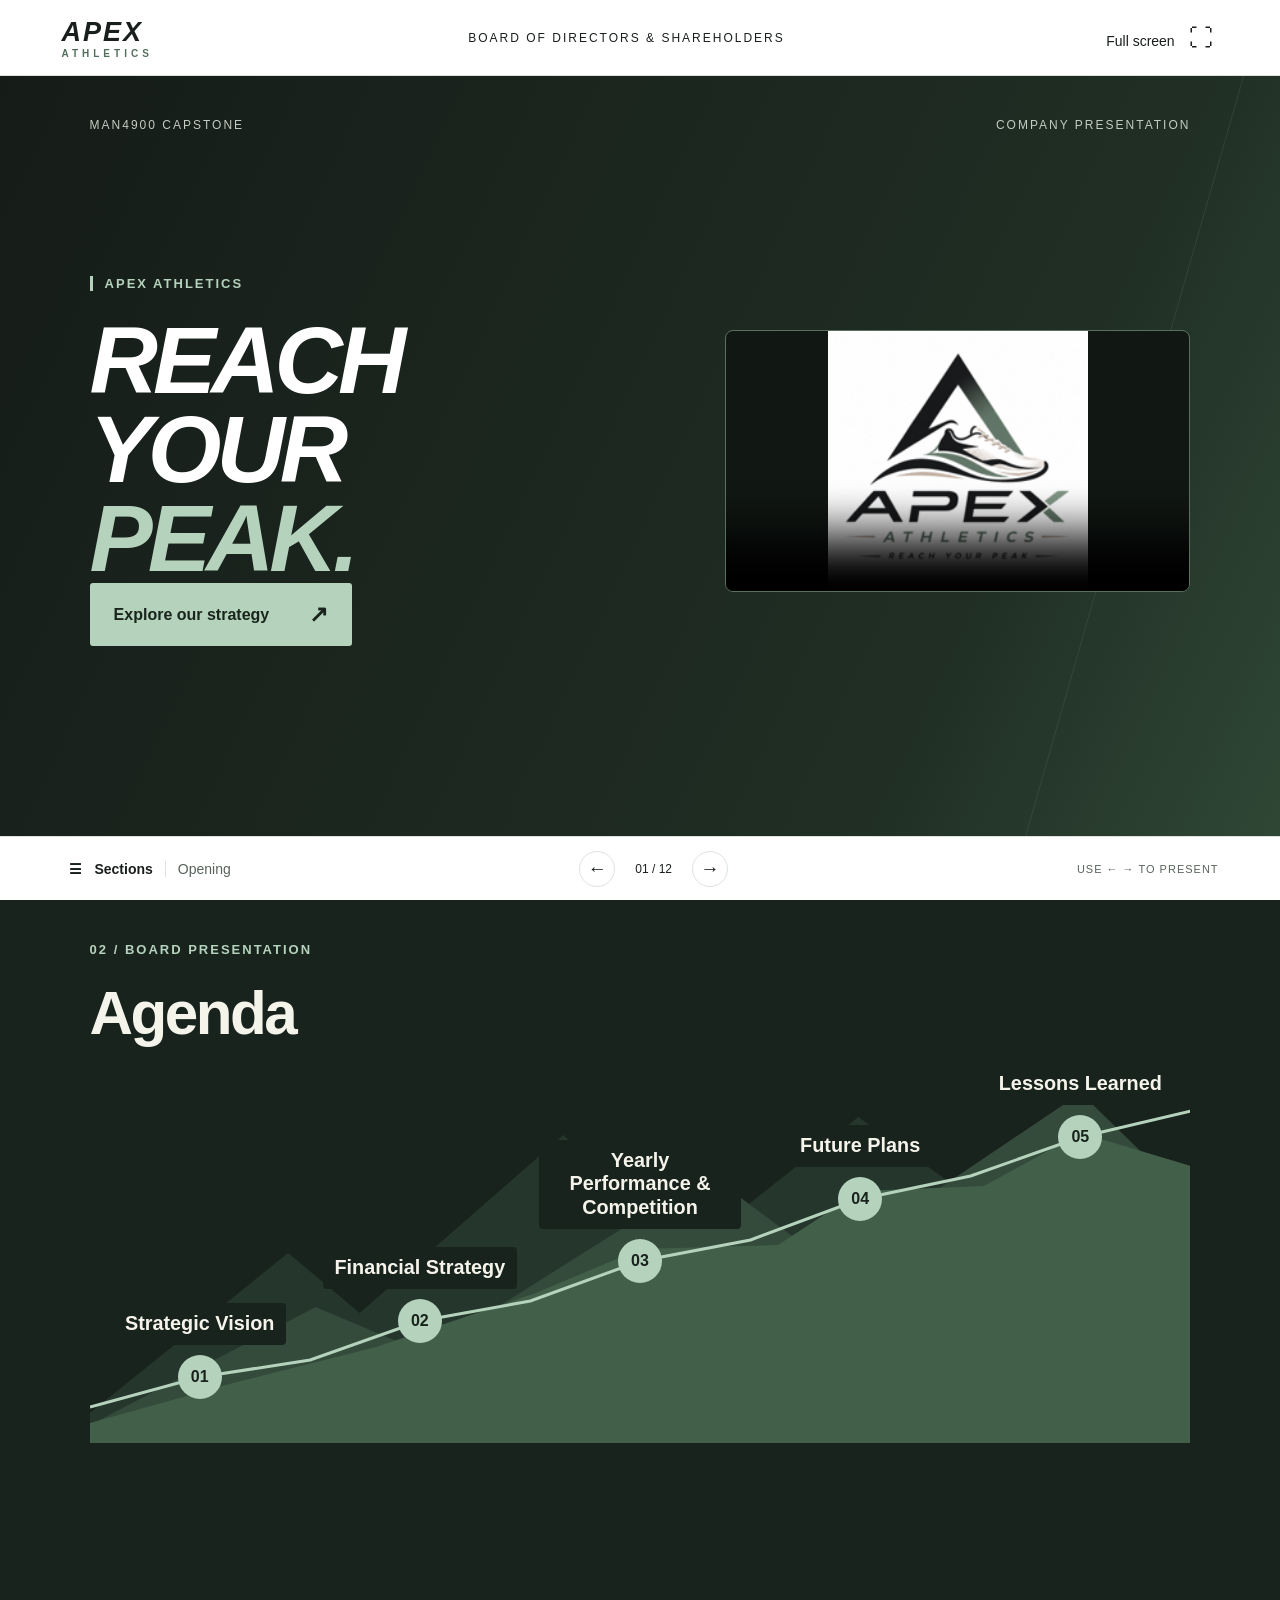
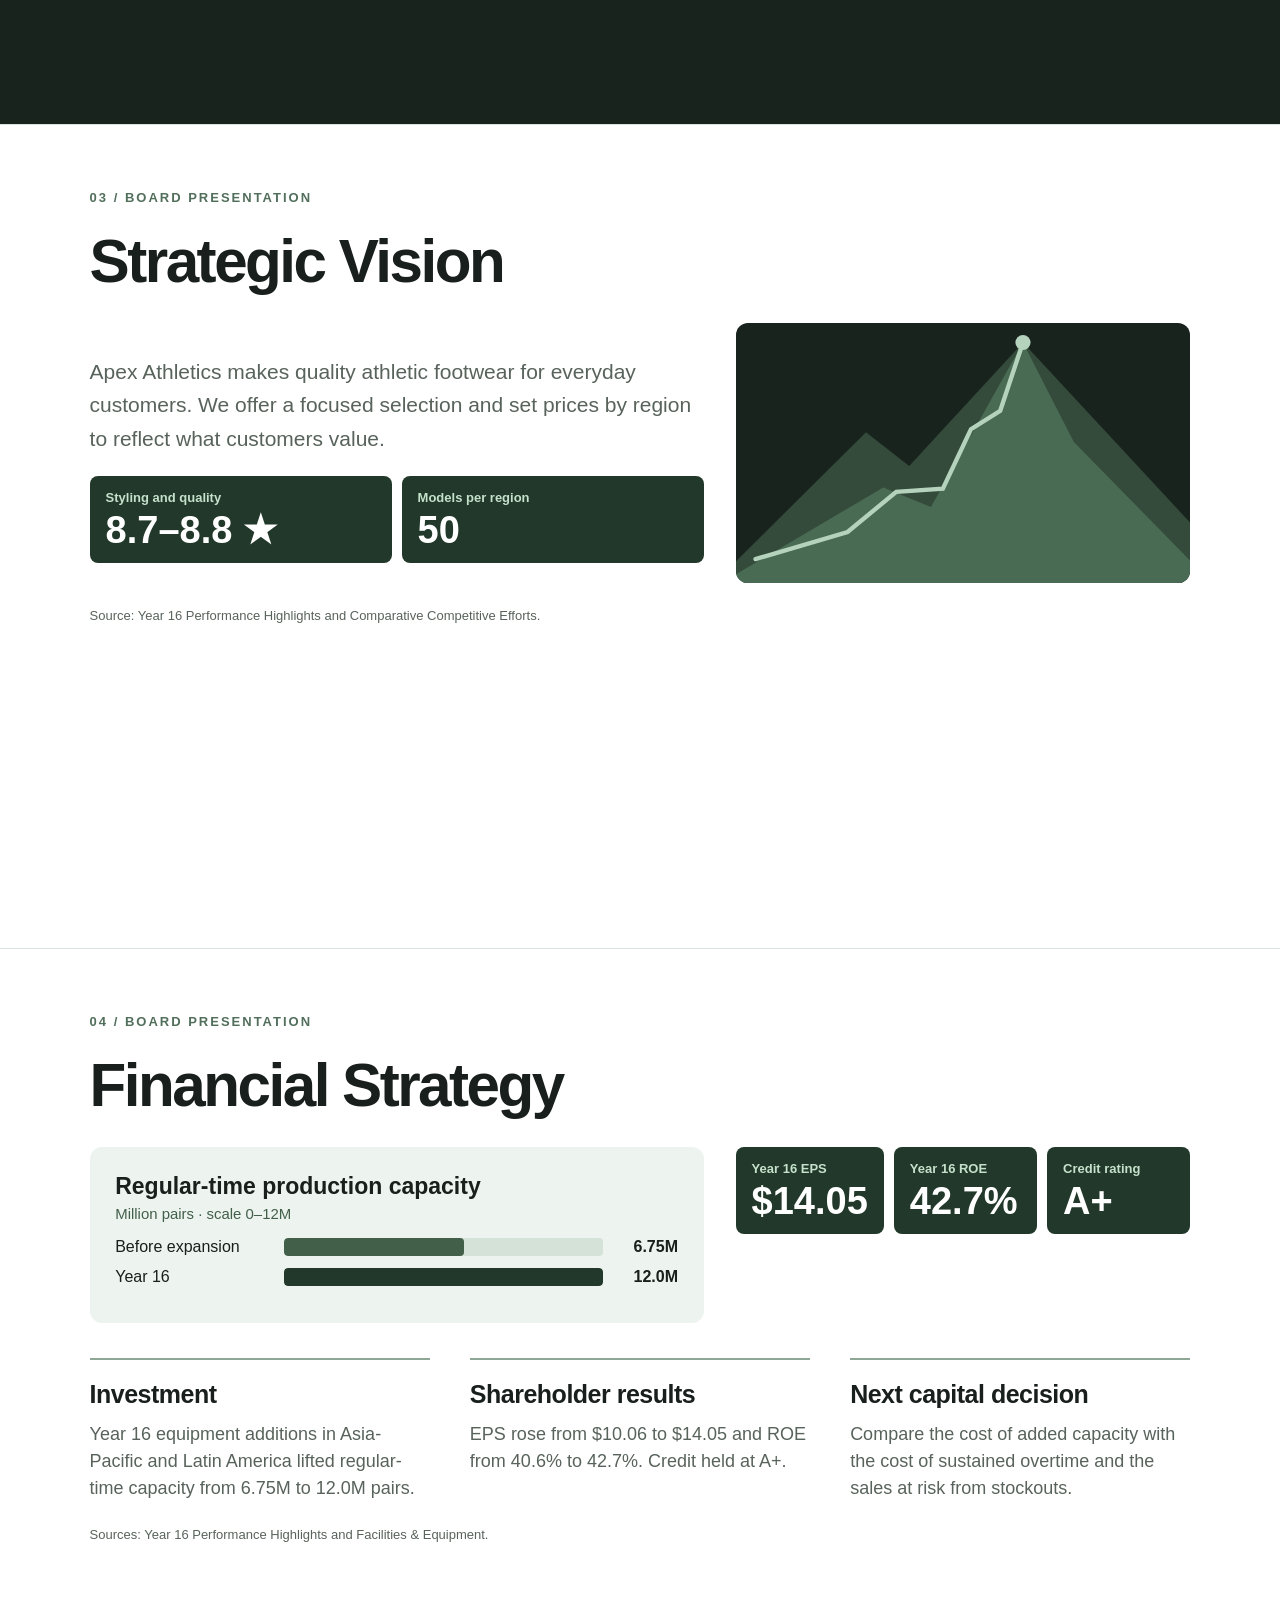
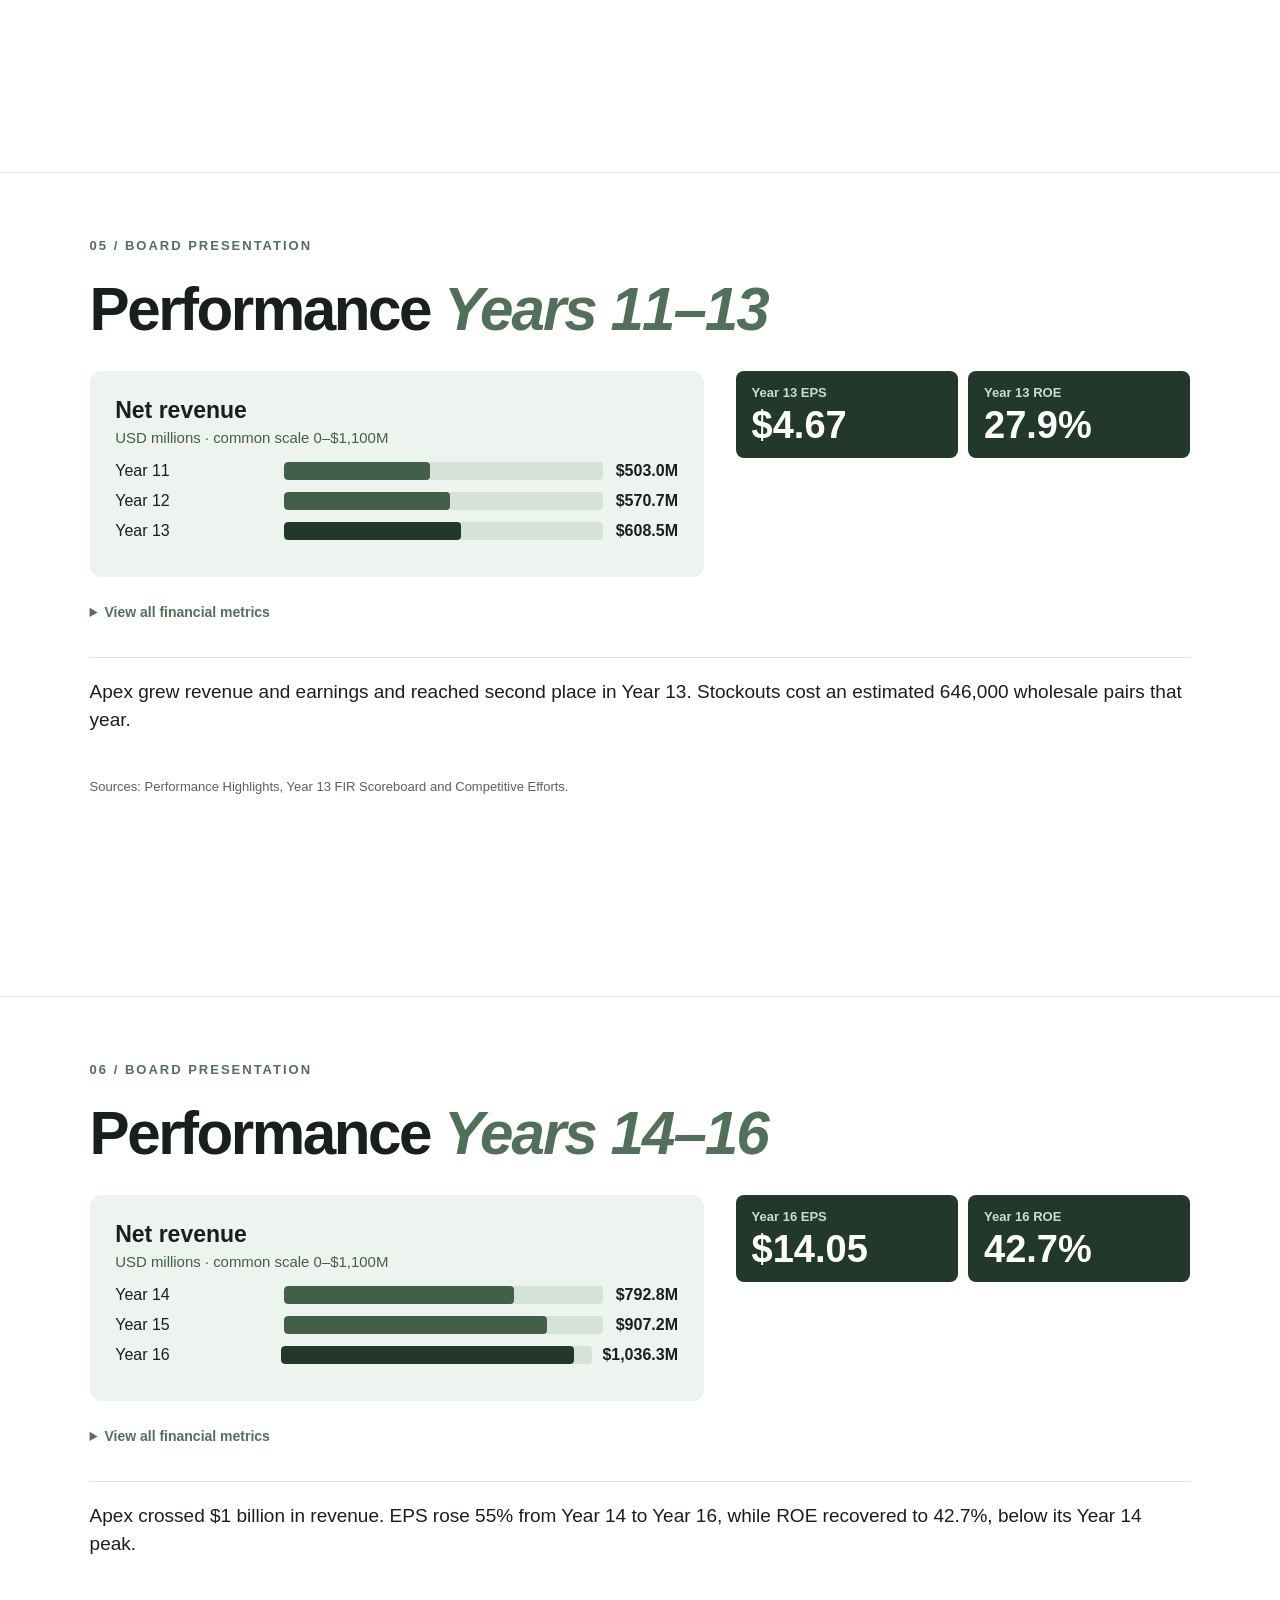
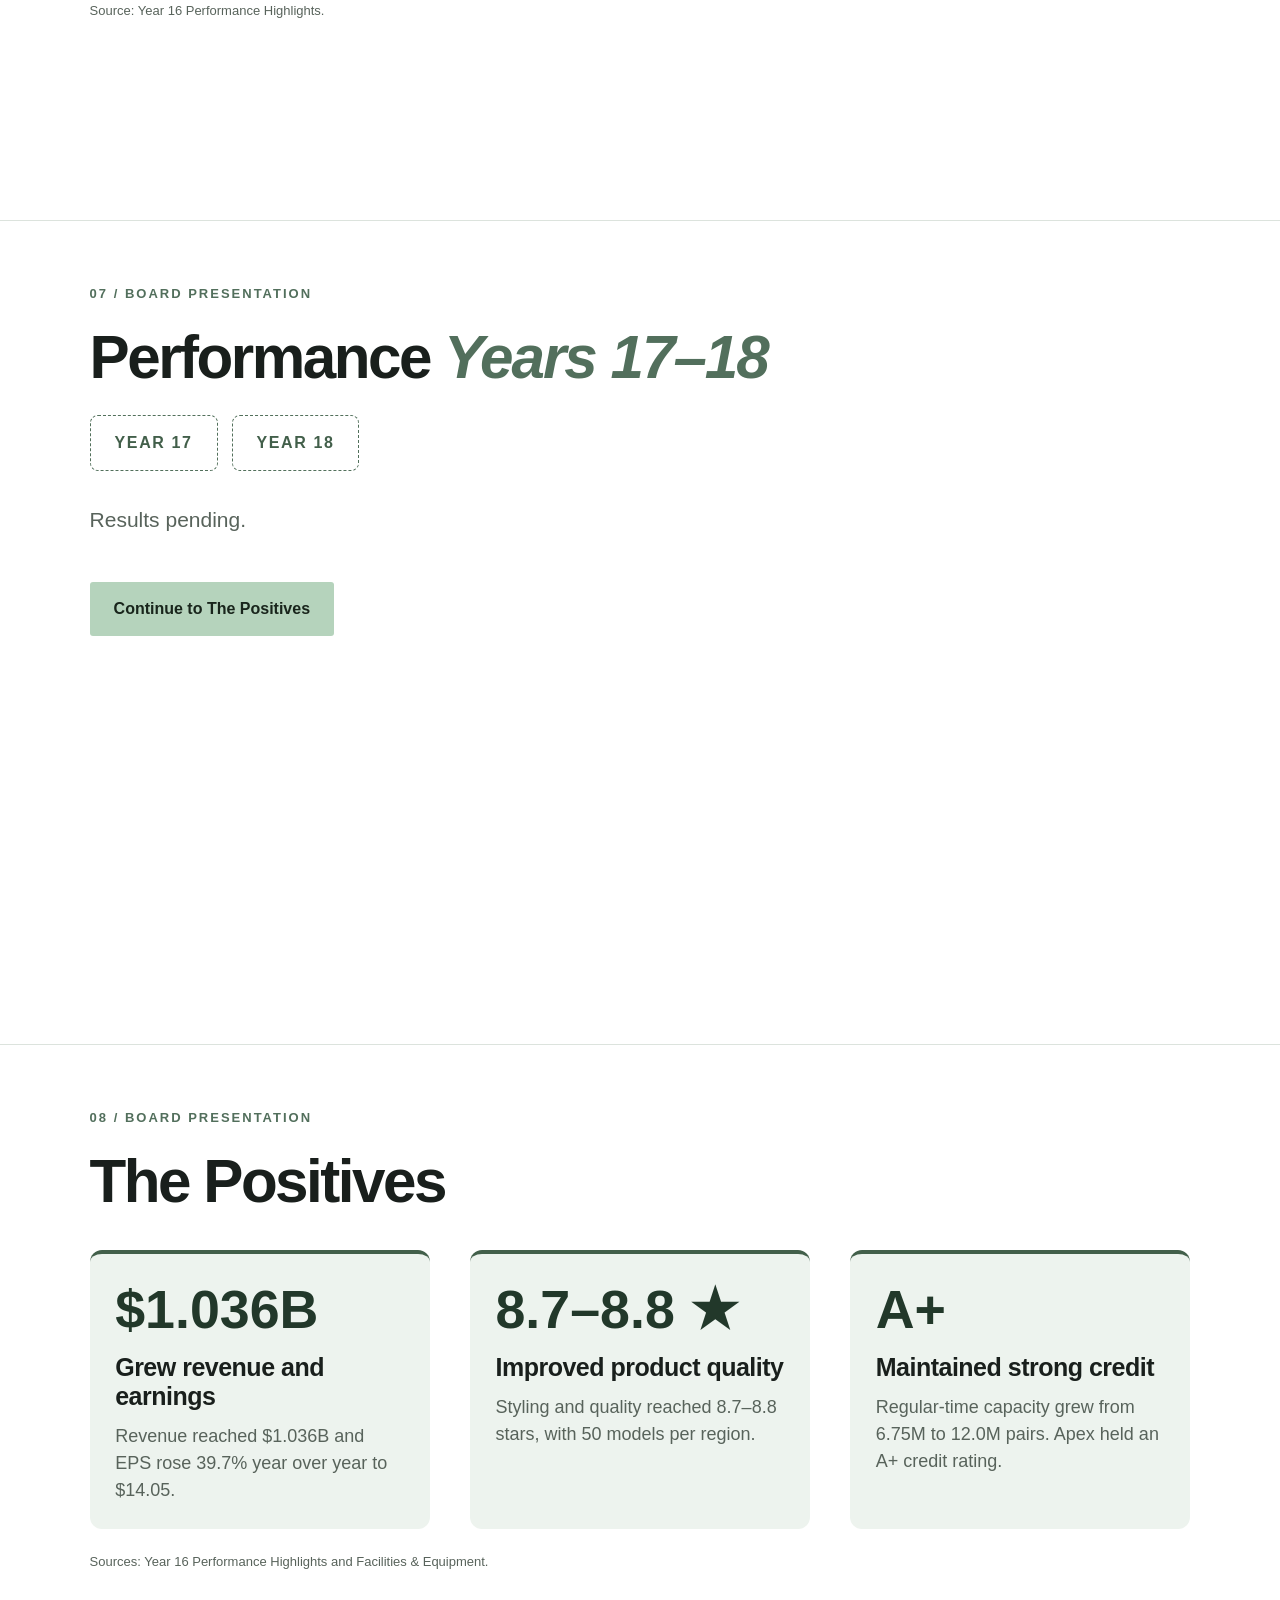
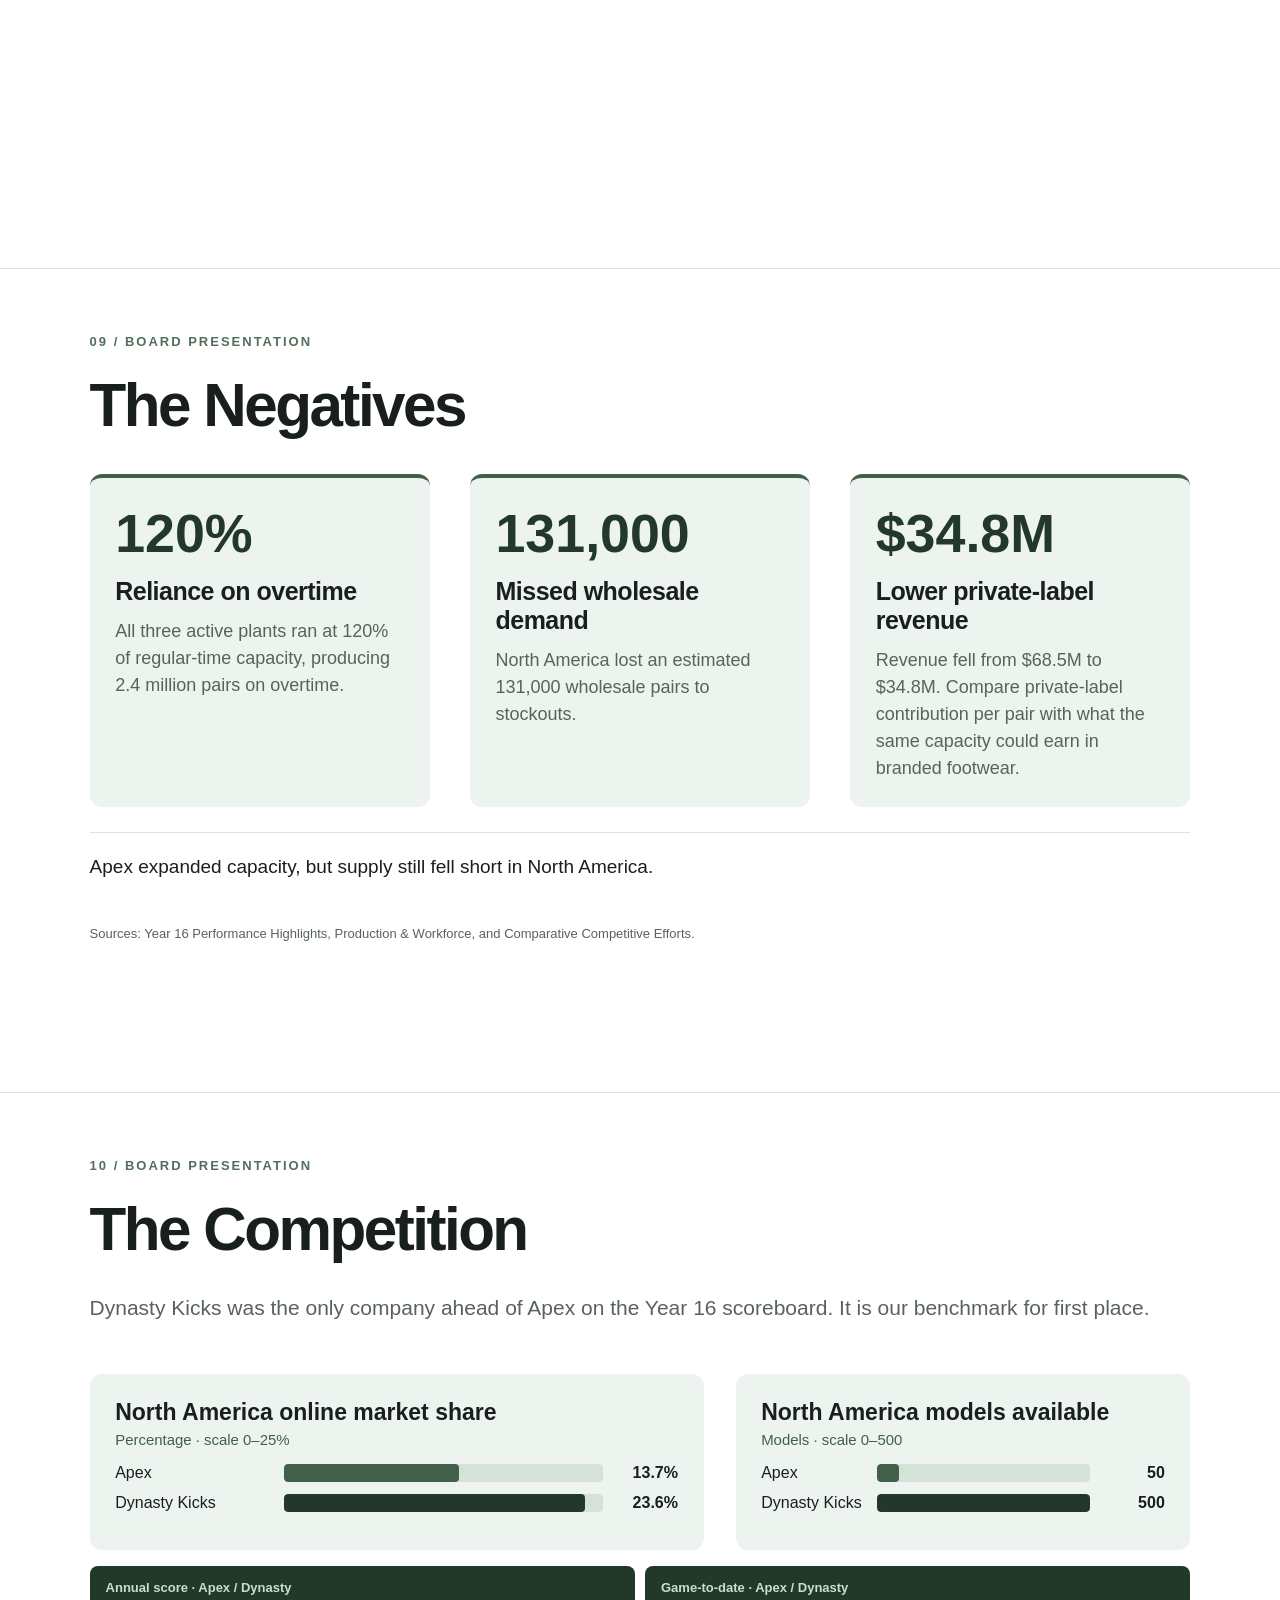
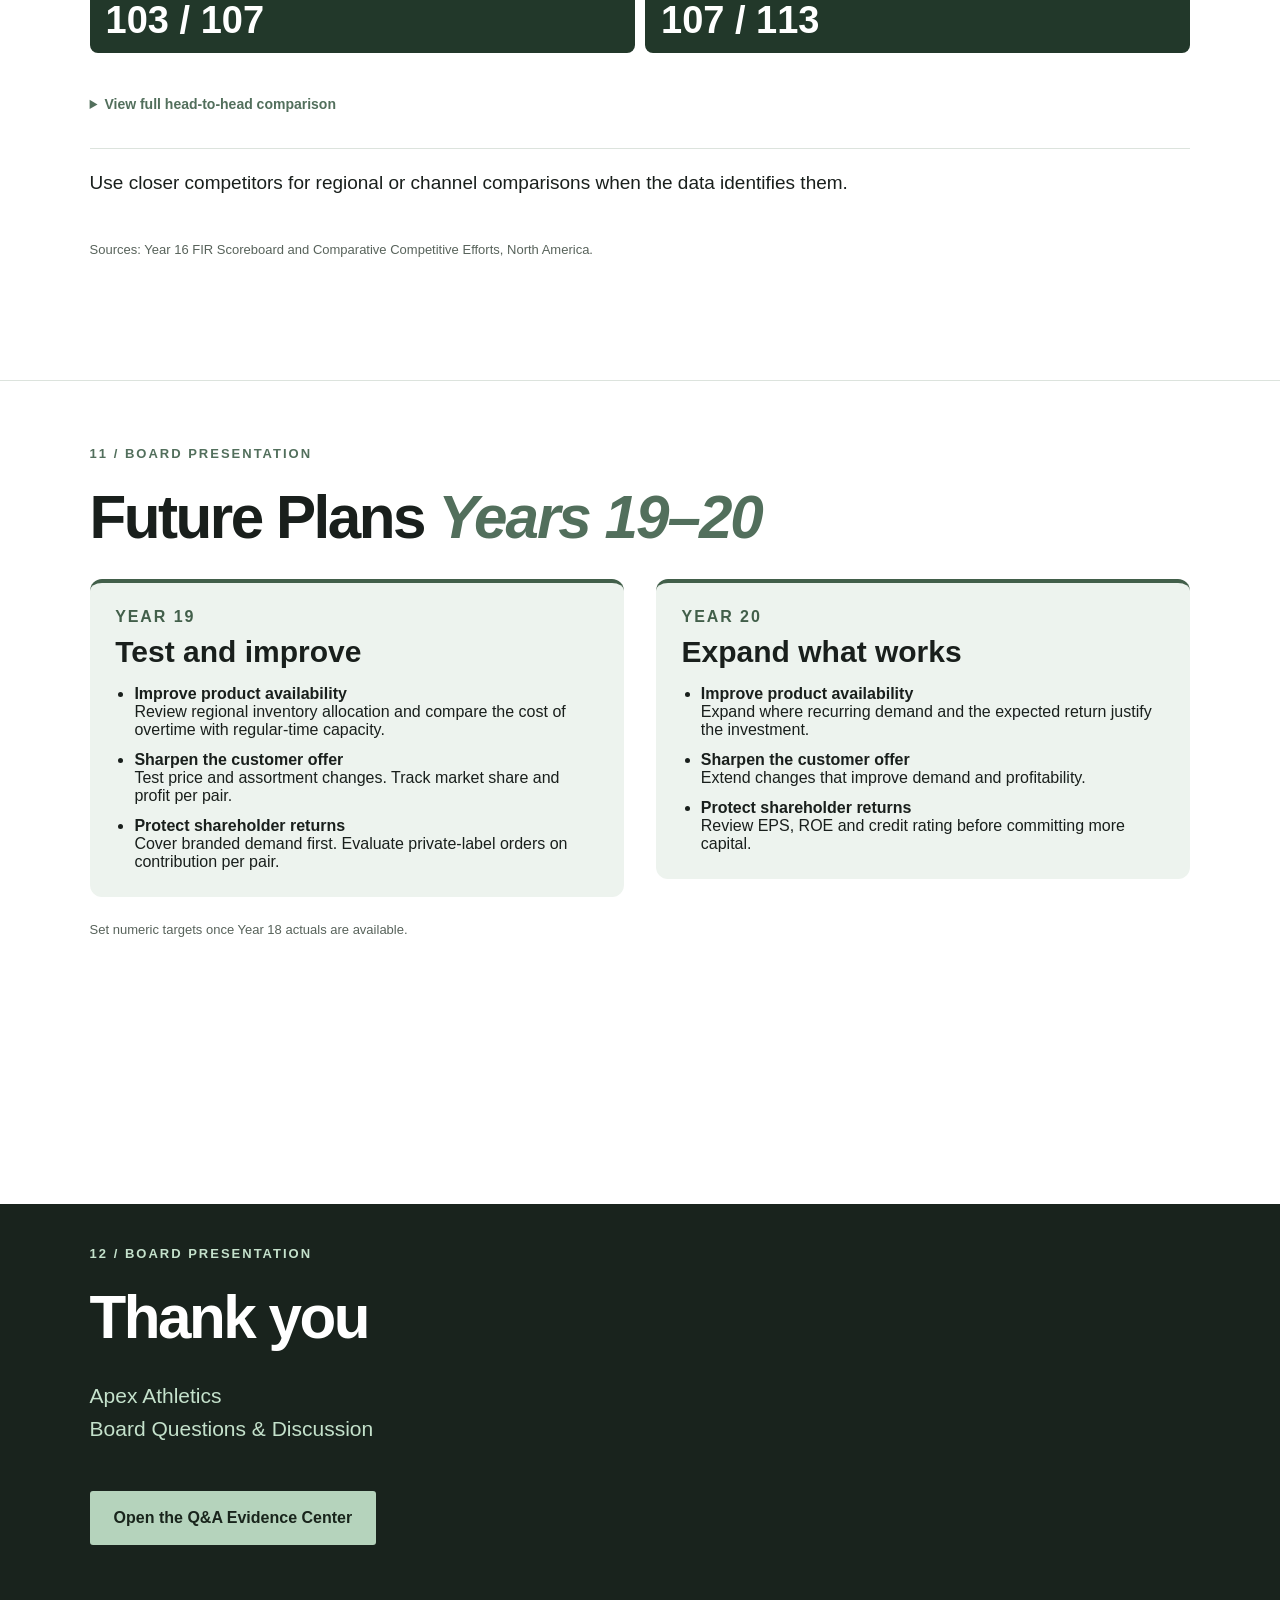
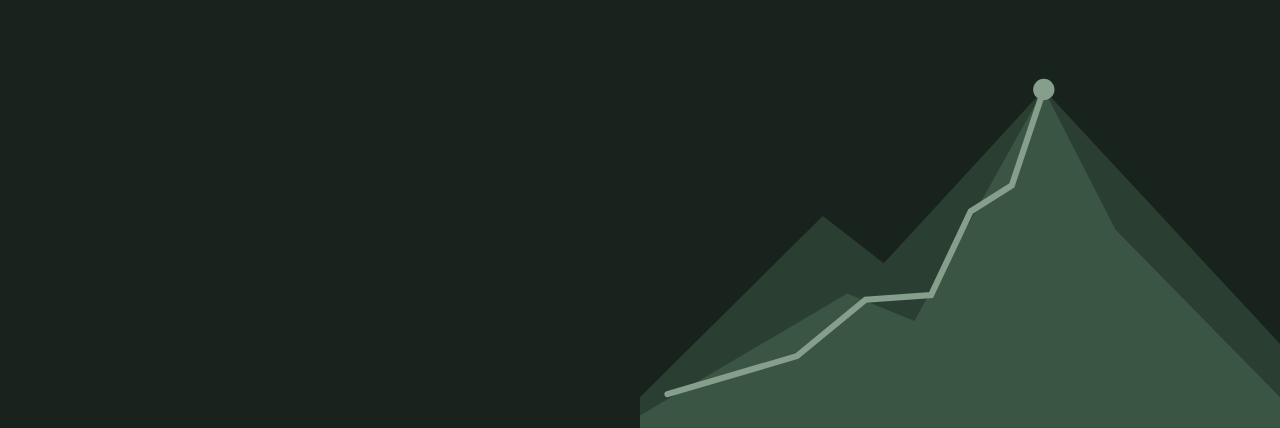
==== commit 5470f5b0: "Add files via upload" ====
--- a/index.html
+++ b/index.html
@@ -13,7 +13,7 @@
 <main>
 <section data-slide-title="Opening" aria-labelledby="opening-title" class="slide opening" id="opening">
 <div class="cover-top"><span>MAN4900 CAPSTONE</span><span>COMPANY PRESENTATION</span></div>
-<div class="cover-body"><div><p class="eyebrow">APEX ATHLETICS</p><h1 id="opening-title">Reach<br/>your<br/><em>peak.</em></h1><a class="start" href="#agenda">Explore our strategy <span aria-hidden="true">↗</span></a></div><figure class="commercial-player"><video controls playsinline preload="metadata" poster="assets/apex-logo.png" aria-label="Reach Your Peak commercial"><source src="assets/reach-your-peak.mp4" type="video/mp4">Your browser does not support embedded video. <a href="assets/reach-your-peak.mp4">Open the commercial</a>.</video><figcaption>REACH YOUR PEAK <span>Apex Athletics commercial</span></figcaption></figure></div>
+<div class="cover-body"><div><p class="eyebrow">APEX ATHLETICS</p><h1 id="opening-title">Reach<br/>your<br/><em>peak.</em></h1><a class="start" href="#agenda">Explore our strategy <span aria-hidden="true">↗</span></a></div><figure class="commercial-player"><video controls playsinline preload="metadata" poster="assets/apex-logo.png" aria-label="Reach Your Peak commercial"><source src="assets/reach-your-peak.mp4" type="video/mp4">Your browser does not support embedded video. <a href="assets/reach-your-peak.mp4">Open the commercial</a>.</video></figure></div>
 </section>
 <section data-slide-title="Agenda" class="slide agenda-ascent" id="agenda" aria-labelledby="agenda-title">
   <p class="eyebrow">02 / BOARD PRESENTATION</p>
